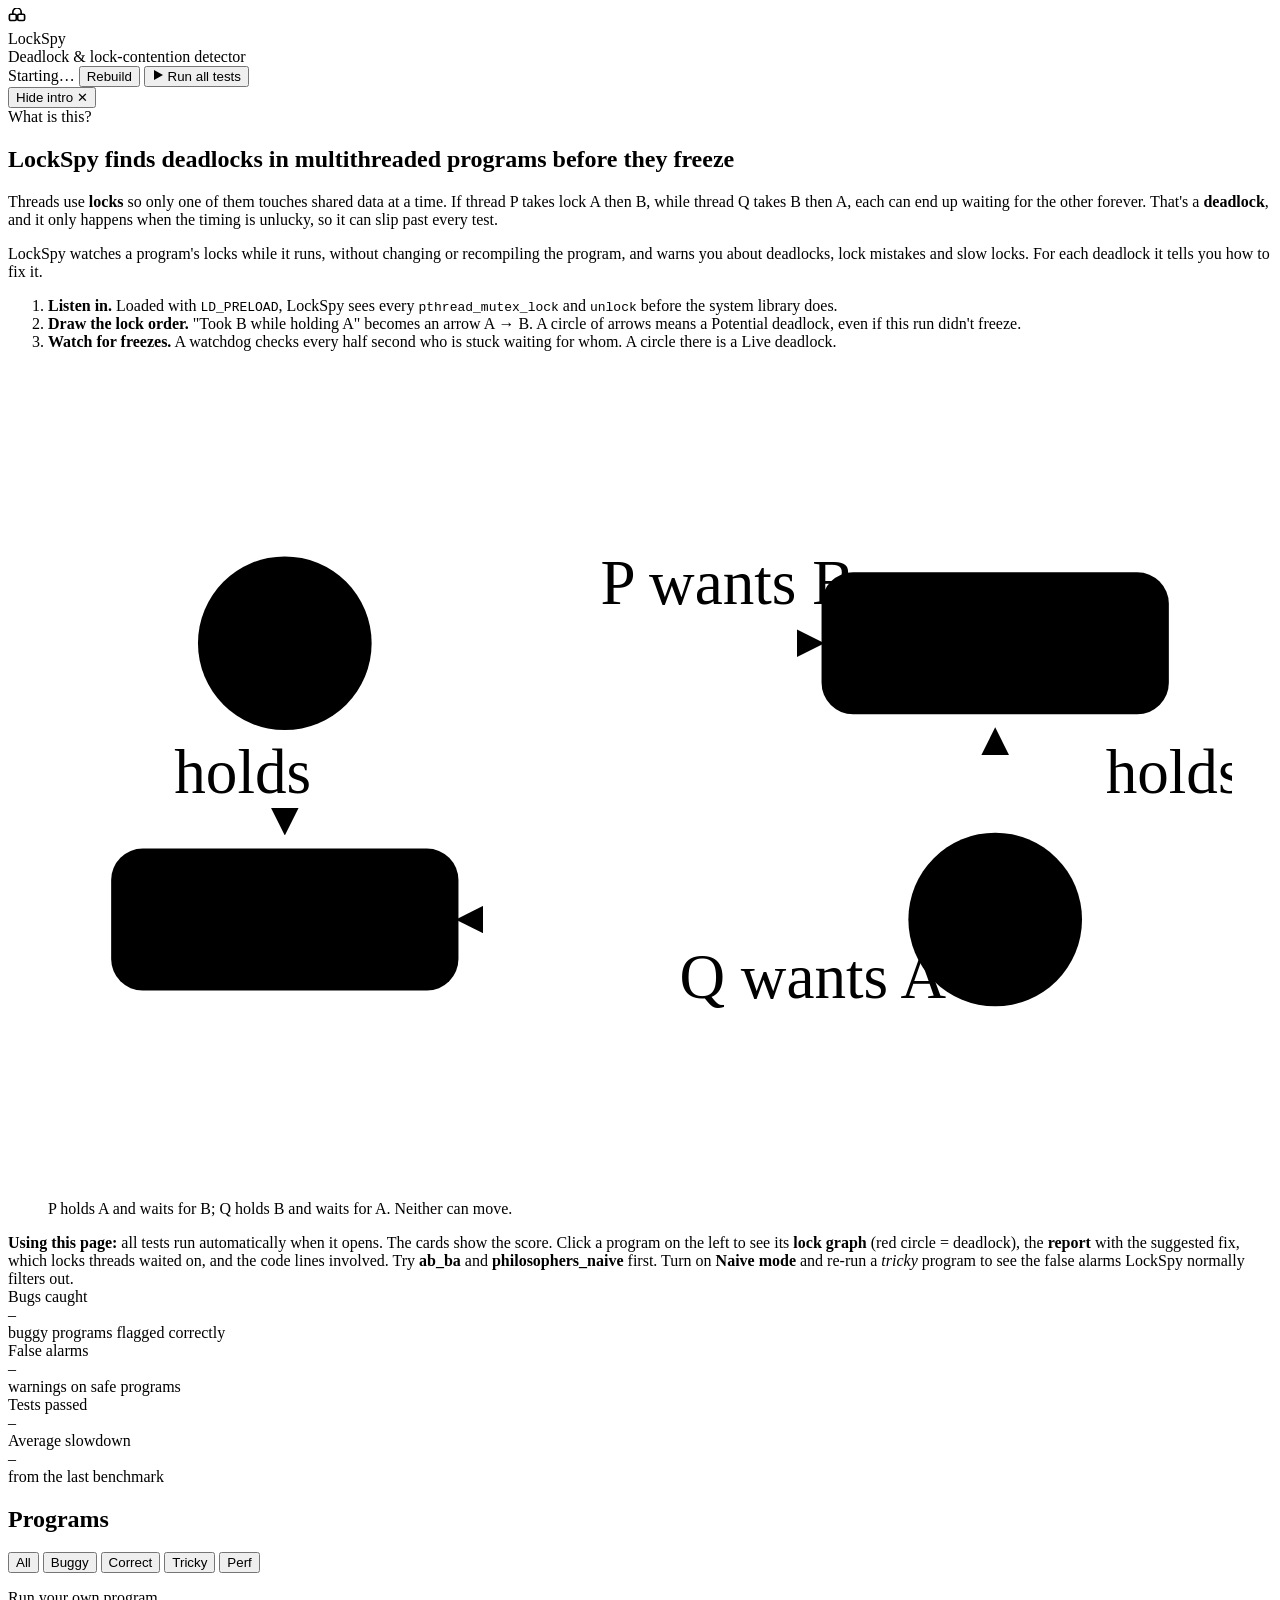
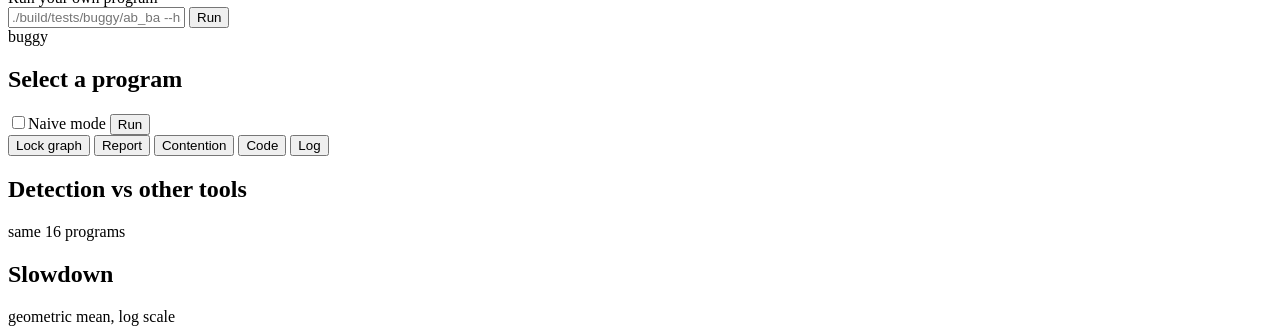
==== ui/static/index.html @ 37a871f3 "Web UI: add an introduction panel Explains deadlocks and what LockSpy does in plain words, with a sm" ====
<!doctype html>
<html lang="en">
<head>
<meta charset="utf-8">
<meta name="viewport" content="width=device-width, initial-scale=1">
<title>LockSpy</title>
<link rel="preconnect" href="https://fonts.googleapis.com">
<link rel="preconnect" href="https://fonts.gstatic.com" crossorigin>
<link rel="stylesheet" href="https://fonts.googleapis.com/css2?family=Inter:wght@400;500;600;700&family=JetBrains+Mono:wght@400;500&display=swap">
<link rel="stylesheet" href="/style.css">
</head>
<body>
<header class="top">
  <div class="top-in">
    <div class="logo">
      <span class="logo-mark" aria-hidden="true">
        <svg width="18" height="18" viewBox="0 0 26 26"><rect x="2" y="9" width="10" height="9" rx="2" fill="none" stroke="currentColor" stroke-width="2.4"/><rect x="14" y="9" width="10" height="9" rx="2" fill="none" stroke="currentColor" stroke-width="2.4"/><path d="M7 9V6a6 6 0 0 1 12 0v3" fill="none" stroke="currentColor" stroke-width="2.4"/></svg>
      </span>
      <div>
        <div class="logo-name">LockSpy</div>
        <div class="logo-sub">Deadlock &amp; lock-contention detector</div>
      </div>
    </div>
    <div class="top-actions">
      <span class="status" id="status">Starting…</span>
      <button class="btn ghost" id="build-btn" type="button">Rebuild</button>
      <button class="btn primary" id="runall-btn" type="button">
        <svg width="12" height="12" viewBox="0 0 12 12" aria-hidden="true"><path d="M2 1l9 5-9 5z" fill="currentColor"/></svg>
        Run all tests
      </button>
    </div>
  </div>
  <div class="progress" id="progress"><div id="progress-bar"></div></div>
</header>

<main class="page">
  <section class="card intro" id="intro" aria-labelledby="intro-title">
    <button class="intro-hide" id="intro-hide" type="button" aria-label="Hide the introduction">Hide intro ✕</button>
    <div class="intro-grid">
      <div class="intro-text">
        <div class="crumb">What is this?</div>
        <h1 id="intro-title">LockSpy finds deadlocks in multithreaded programs before they freeze</h1>
        <p>Threads use <b>locks</b> so only one of them touches shared data at a time. If thread P takes lock A then B,
          while thread Q takes B then A, each can end up waiting for the other forever. That's a <b>deadlock</b>,
          and it only happens when the timing is unlucky, so it can slip past every test.</p>
        <p>LockSpy watches a program's locks while it runs, without changing or recompiling the program, and
          warns you about deadlocks, lock mistakes and slow locks. For each deadlock it tells you how to fix it.</p>
        <ol class="intro-steps">
          <li><b>Listen in.</b> Loaded with <code>LD_PRELOAD</code>, LockSpy sees every <code>pthread_mutex_lock</code>
            and <code>unlock</code> before the system library does.</li>
          <li><b>Draw the lock order.</b> "Took B while holding A" becomes an arrow A → B. A circle of arrows means a
            <span class="tag bad">Potential deadlock</span>, even if this run didn't freeze.</li>
          <li><b>Watch for freezes.</b> A watchdog checks every half second who is stuck waiting for whom. A circle
            there is a <span class="tag bad">Live deadlock</span>.</li>
        </ol>
      </div>
      <figure class="intro-fig">
        <svg viewBox="0 0 300 210" role="img" aria-label="Thread P holds lock A and waits for B; thread Q holds B and waits for A">
          <defs><marker id="ia" viewBox="0 0 10 10" refX="9" refY="5" markerWidth="7" markerHeight="7" orient="auto"><path d="M0 0L10 5L0 10z" class="ia-head"/></marker></defs>
          <path class="ia-line" d="M84 70 L196 70" marker-end="url(#ia)"/>
          <path class="ia-line" d="M216 140 L104 140" marker-end="url(#ia)"/>
          <path class="ia-line wait" d="M60 92 L60 118" marker-end="url(#ia)"/>
          <path class="ia-line wait" d="M240 118 L240 92" marker-end="url(#ia)"/>
          <g class="ia-thread"><circle cx="60" cy="70" r="22"/><text x="60" y="70">P</text></g>
          <g class="ia-thread"><circle cx="240" cy="140" r="22"/><text x="240" y="140">Q</text></g>
          <g class="ia-lock"><rect x="196" y="52" width="88" height="36" rx="8"/><text x="240" y="70">lock B</text></g>
          <g class="ia-lock"><rect x="16" y="122" width="88" height="36" rx="8"/><text x="60" y="140">lock A</text></g>
          <text class="ia-cap" x="140" y="60">P wants B</text>
          <text class="ia-cap" x="160" y="160">Q wants A</text>
          <text class="ia-cap small" x="32" y="108">holds</text>
          <text class="ia-cap small" x="268" y="108">holds</text>
        </svg>
        <figcaption>P holds A and waits for B; Q holds B and waits for A. Neither can move.</figcaption>
      </figure>
    </div>
    <div class="intro-how">
      <b>Using this page:</b> all tests run automatically when it opens. The cards show the score.
      Click a program on the left to see its <b>lock graph</b> (red circle = deadlock), the <b>report</b> with the
      suggested fix, which locks threads waited on, and the code lines involved. Try <b>ab_ba</b> and
      <b>philosophers_naive</b> first. Turn on <b>Naive mode</b> and re-run a <i>tricky</i> program to see the false
      alarms LockSpy normally filters out.
    </div>
  </section>
  <button class="intro-show" id="intro-show" type="button" hidden>What is LockSpy?</button>

  <section class="kpis" aria-label="Summary">
    <div class="kpi" id="kpi-bugs">
      <div class="kpi-label">Bugs caught</div>
      <div class="kpi-value"><span class="v">–</span><span class="of"></span></div>
      <div class="kpi-note">buggy programs flagged correctly</div>
    </div>
    <div class="kpi" id="kpi-fp">
      <div class="kpi-label">False alarms</div>
      <div class="kpi-value"><span class="v">–</span><span class="of"></span></div>
      <div class="kpi-note">warnings on safe programs</div>
    </div>
    <div class="kpi" id="kpi-pass">
      <div class="kpi-label">Tests passed</div>
      <div class="kpi-value"><span class="v">–</span><span class="of"></span></div>
      <div class="kpi-bar"><div></div></div>
    </div>
    <div class="kpi" id="kpi-slow">
      <div class="kpi-label">Average slowdown</div>
      <div class="kpi-value"><span class="v">–</span><span class="of"></span></div>
      <div class="kpi-note" id="kpi-slow-note">from the last benchmark</div>
    </div>
  </section>

  <section class="work">
    <div class="card list-card">
      <div class="card-head">
        <h2>Programs</h2>
        <div class="filters" role="tablist" aria-label="Filter programs">
          <button class="chip on" data-f="all" type="button">All</button>
          <button class="chip" data-f="buggy" type="button">Buggy</button>
          <button class="chip" data-f="correct" type="button">Correct</button>
          <button class="chip" data-f="tricky" type="button">Tricky</button>
          <button class="chip" data-f="perf" type="button">Perf</button>
        </div>
      </div>
      <ul class="plist" id="plist"></ul>
      <form class="own" id="own-form">
        <label for="own-path">Run your own program</label>
        <div class="own-row">
          <input id="own-path" type="text" placeholder="./build/tests/buggy/ab_ba --hang" spellcheck="false" autocomplete="off">
          <button class="btn ghost" type="submit">Run</button>
        </div>
      </form>
    </div>

    <div class="card detail-card" id="detail">
      <div class="detail-head">
        <div class="detail-title">
          <div class="crumb" id="d-group">buggy</div>
          <h2 id="d-name">Select a program</h2>
          <p class="d-desc" id="d-desc"></p>
        </div>
        <div class="detail-actions">
          <label class="toggle" title="Turn off LockSpy's false-positive filters"><input type="checkbox" id="opt-naive"><span></span>Naive mode</label>
          <button class="btn primary" id="run-btn" type="button">Run</button>
        </div>
      </div>
      <div class="result-strip" id="strip"></div>
      <nav class="tabs" role="tablist">
        <button data-tab="graph" class="on" type="button">Lock graph</button>
        <button data-tab="report" type="button">Report</button>
        <button data-tab="contention" type="button">Contention</button>
        <button data-tab="code" type="button">Code</button>
        <button data-tab="log" type="button">Log</button>
      </nav>
      <div class="pane" id="pane-graph"></div>
      <div class="pane" id="pane-report" hidden></div>
      <div class="pane" id="pane-contention" hidden></div>
      <div class="pane" id="pane-code" hidden></div>
      <div class="pane" id="pane-log" hidden></div>
    </div>
  </section>

  <section class="bench">
    <div class="card">
      <div class="card-head"><h2>Detection vs other tools</h2><span class="muted">same 16 programs</span></div>
      <div id="chart-detect" class="chart"></div>
    </div>
    <div class="card">
      <div class="card-head"><h2>Slowdown</h2><span class="muted">geometric mean, log scale</span></div>
      <div id="chart-slow" class="chart"></div>
    </div>
  </section>
</main>
<script src="/app.js"></script>
</body>
</html>
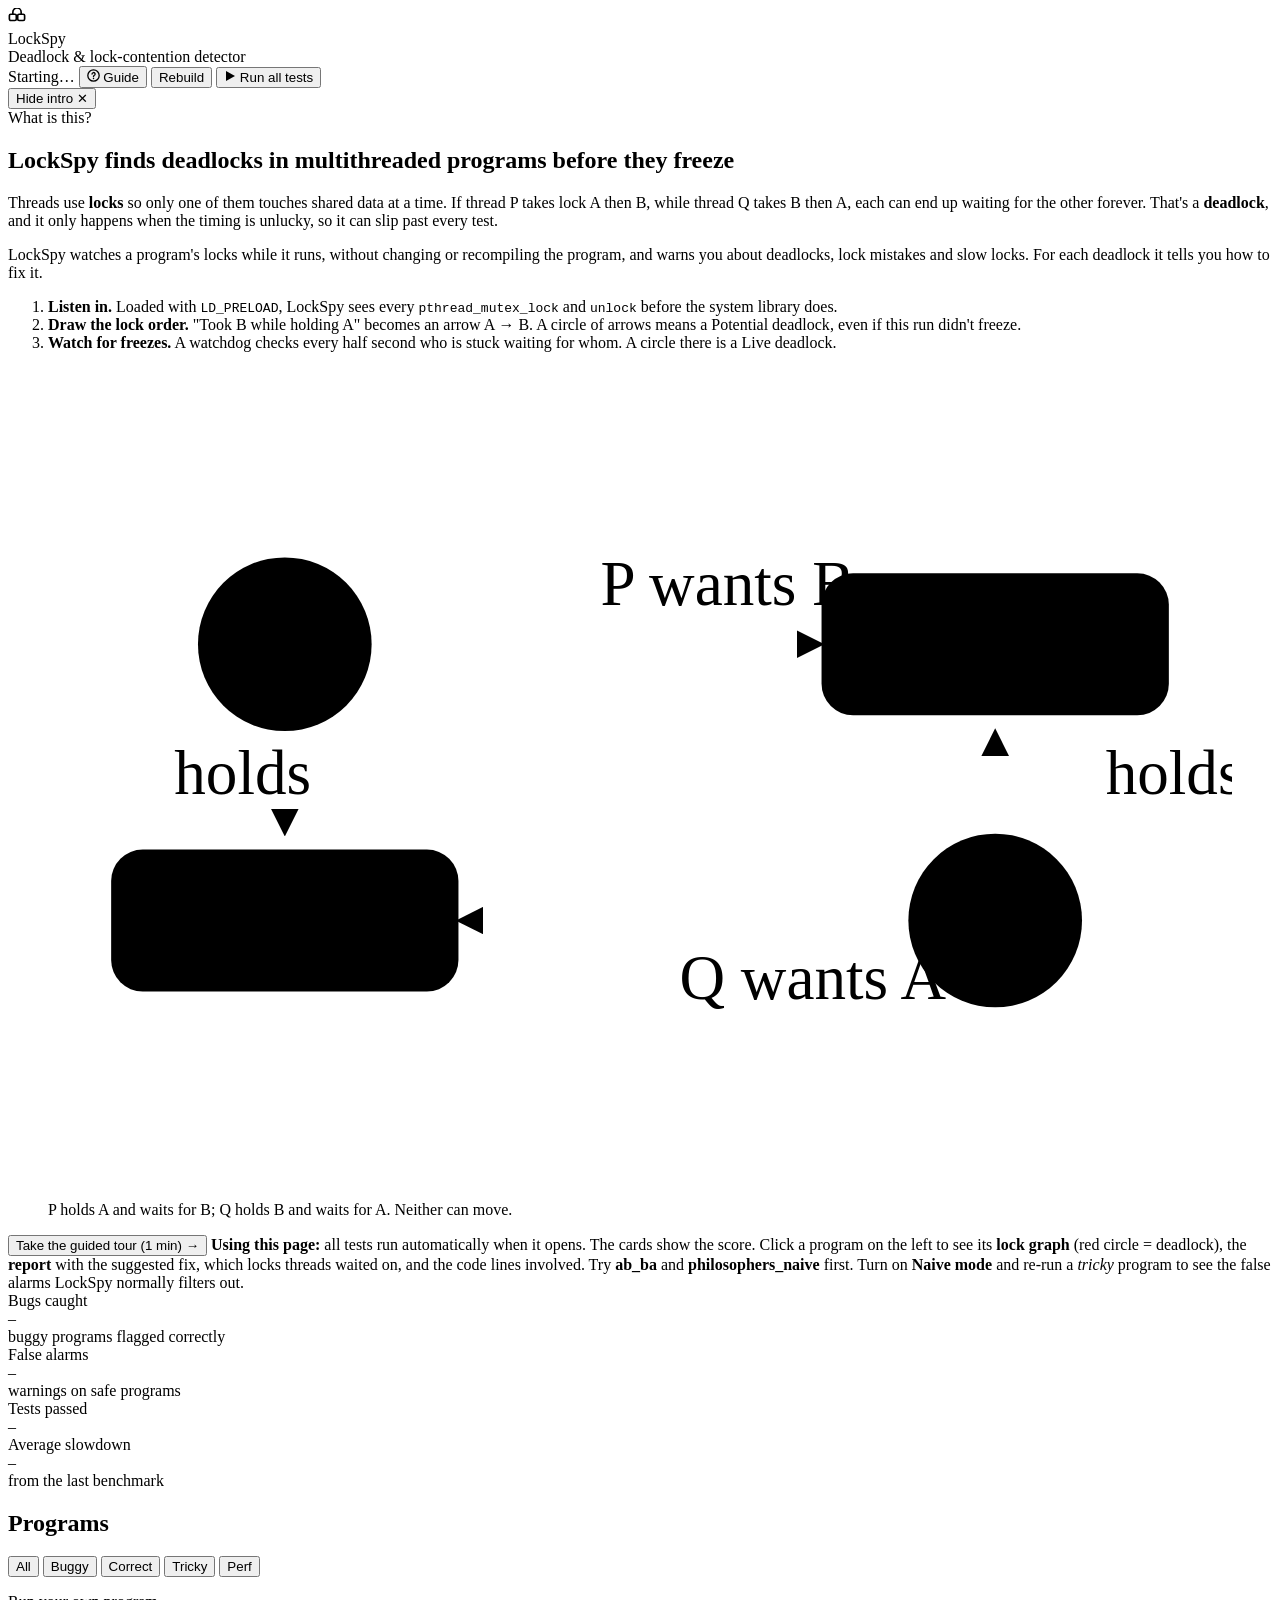
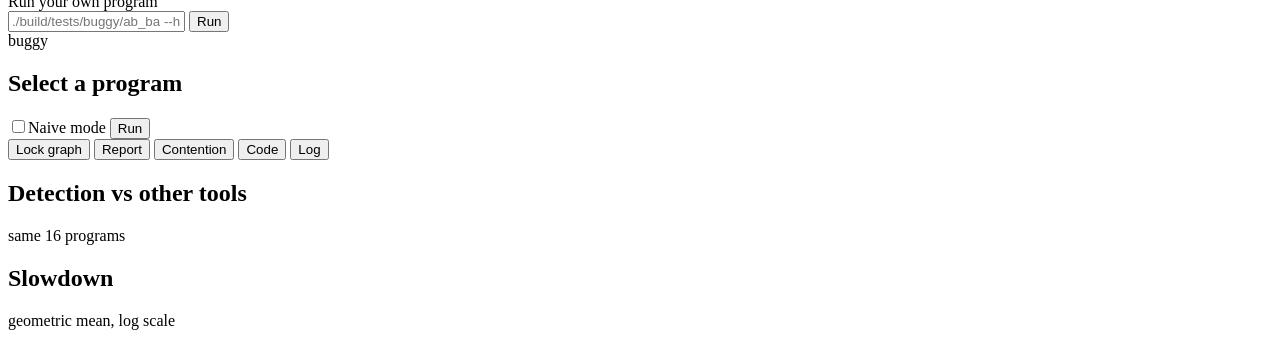
==== commit c5c8f2d5: "Web UI: add a 14-step guided tour Guide button (and a button in the intro) starts a walkthrough that" ====
--- a/ui/static/index.html
+++ b/ui/static/index.html
@@ -23,6 +23,10 @@
     </div>
     <div class="top-actions">
       <span class="status" id="status">Starting…</span>
+      <button class="btn ghost" id="guide-btn" type="button">
+        <svg width="13" height="13" viewBox="0 0 16 16" aria-hidden="true"><circle cx="8" cy="8" r="7" fill="none" stroke="currentColor" stroke-width="1.6"/><path d="M6.2 6.2a1.9 1.9 0 1 1 2.6 1.8c-.5.2-.8.6-.8 1.1v.4" fill="none" stroke="currentColor" stroke-width="1.6" stroke-linecap="round"/><circle cx="8" cy="11.8" r=".9" fill="currentColor"/></svg>
+        Guide
+      </button>
       <button class="btn ghost" id="build-btn" type="button">Rebuild</button>
       <button class="btn primary" id="runall-btn" type="button">
         <svg width="12" height="12" viewBox="0 0 12 12" aria-hidden="true"><path d="M2 1l9 5-9 5z" fill="currentColor"/></svg>
@@ -74,6 +78,7 @@
       </figure>
     </div>
     <div class="intro-how">
+      <button class="btn primary intro-tour" id="intro-tour" type="button">Take the guided tour (1 min) →</button>
       <b>Using this page:</b> all tests run automatically when it opens. The cards show the score.
       Click a program on the left to see its <b>lock graph</b> (red circle = deadlock), the <b>report</b> with the
       suggested fix, which locks threads waited on, and the code lines involved. Try <b>ab_ba</b> and
@@ -167,6 +172,21 @@
     </div>
   </section>
 </main>
+<div class="tour" id="tour" hidden>
+  <div class="tour-spot" id="tour-spot"></div>
+  <div class="tour-pop" id="tour-pop" role="dialog" aria-modal="true" aria-labelledby="tour-title">
+    <div class="tour-step" id="tour-step"></div>
+    <h3 id="tour-title"></h3>
+    <div class="tour-body" id="tour-body"></div>
+    <div class="tour-nav">
+      <button class="btn ghost" id="tour-skip" type="button">Close</button>
+      <span class="tour-dots" id="tour-dots"></span>
+      <button class="btn ghost" id="tour-back" type="button">Back</button>
+      <button class="btn primary" id="tour-next" type="button">Next</button>
+    </div>
+  </div>
+</div>
 <script src="/app.js"></script>
+<script src="/tour.js"></script>
 </body>
 </html>
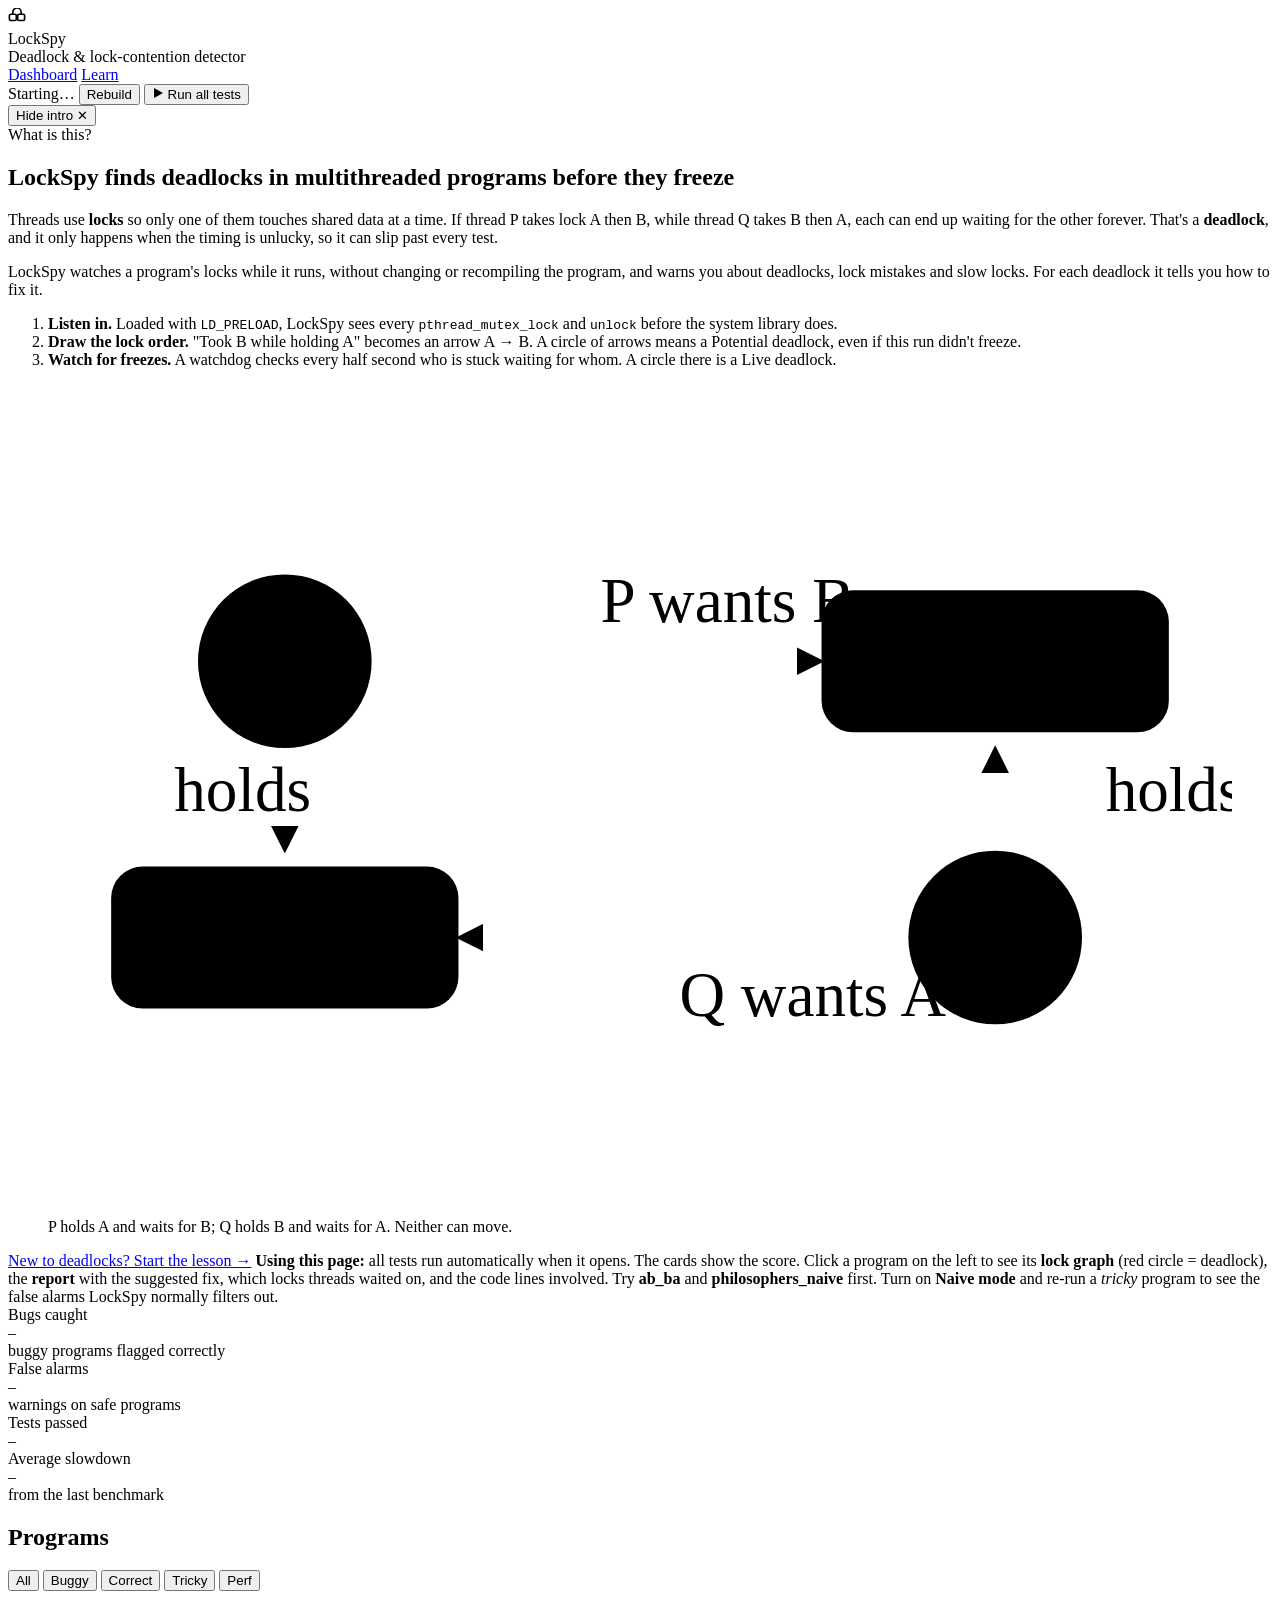
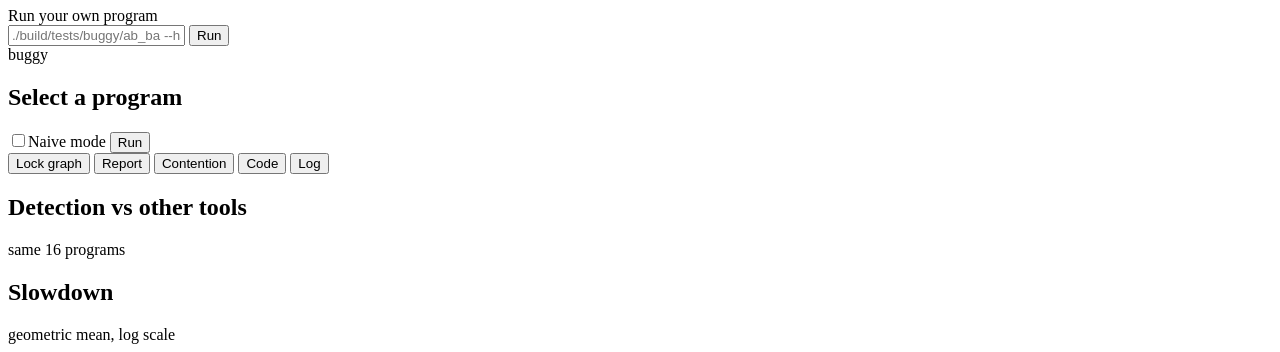
==== commit d06ab8fd: "Web UI: replace the guided tour with an interactive Learn page learn.html teaches deadlocks in 13 an" ====
--- a/ui/static/index.html
+++ b/ui/static/index.html
@@ -21,12 +21,12 @@
         <div class="logo-sub">Deadlock &amp; lock-contention detector</div>
       </div>
     </div>
+    <nav class="nav-tabs" aria-label="Pages">
+      <a href="/" class="on" aria-current="page">Dashboard</a>
+      <a href="/learn.html">Learn</a>
+    </nav>
     <div class="top-actions">
       <span class="status" id="status">Starting…</span>
-      <button class="btn ghost" id="guide-btn" type="button">
-        <svg width="13" height="13" viewBox="0 0 16 16" aria-hidden="true"><circle cx="8" cy="8" r="7" fill="none" stroke="currentColor" stroke-width="1.6"/><path d="M6.2 6.2a1.9 1.9 0 1 1 2.6 1.8c-.5.2-.8.6-.8 1.1v.4" fill="none" stroke="currentColor" stroke-width="1.6" stroke-linecap="round"/><circle cx="8" cy="11.8" r=".9" fill="currentColor"/></svg>
-        Guide
-      </button>
       <button class="btn ghost" id="build-btn" type="button">Rebuild</button>
       <button class="btn primary" id="runall-btn" type="button">
         <svg width="12" height="12" viewBox="0 0 12 12" aria-hidden="true"><path d="M2 1l9 5-9 5z" fill="currentColor"/></svg>
@@ -78,7 +78,7 @@
       </figure>
     </div>
     <div class="intro-how">
-      <button class="btn primary intro-tour" id="intro-tour" type="button">Take the guided tour (1 min) →</button>
+      <a class="btn primary intro-tour" href="/learn.html">New to deadlocks? Start the lesson →</a>
       <b>Using this page:</b> all tests run automatically when it opens. The cards show the score.
       Click a program on the left to see its <b>lock graph</b> (red circle = deadlock), the <b>report</b> with the
       suggested fix, which locks threads waited on, and the code lines involved. Try <b>ab_ba</b> and
@@ -172,21 +172,6 @@
     </div>
   </section>
 </main>
-<div class="tour" id="tour" hidden>
-  <div class="tour-spot" id="tour-spot"></div>
-  <div class="tour-pop" id="tour-pop" role="dialog" aria-modal="true" aria-labelledby="tour-title">
-    <div class="tour-step" id="tour-step"></div>
-    <h3 id="tour-title"></h3>
-    <div class="tour-body" id="tour-body"></div>
-    <div class="tour-nav">
-      <button class="btn ghost" id="tour-skip" type="button">Close</button>
-      <span class="tour-dots" id="tour-dots"></span>
-      <button class="btn ghost" id="tour-back" type="button">Back</button>
-      <button class="btn primary" id="tour-next" type="button">Next</button>
-    </div>
-  </div>
-</div>
 <script src="/app.js"></script>
-<script src="/tour.js"></script>
 </body>
 </html>
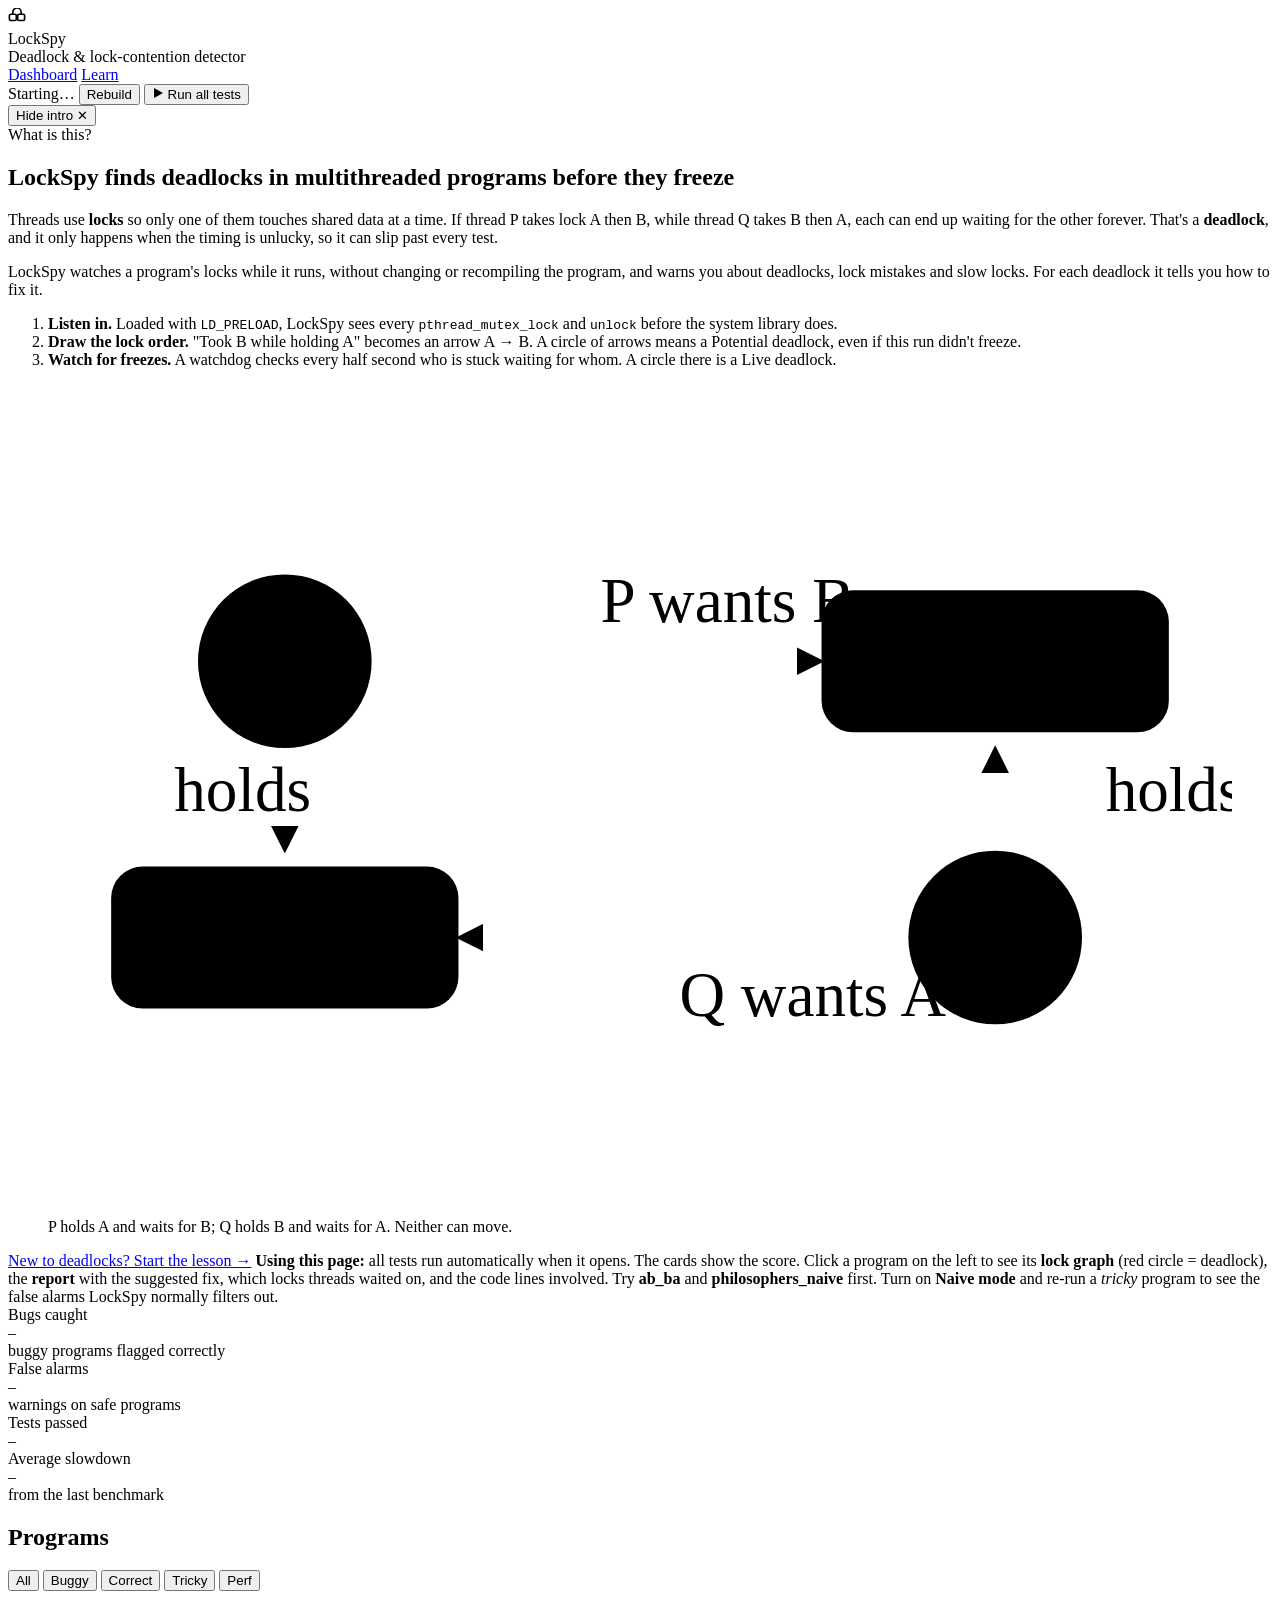
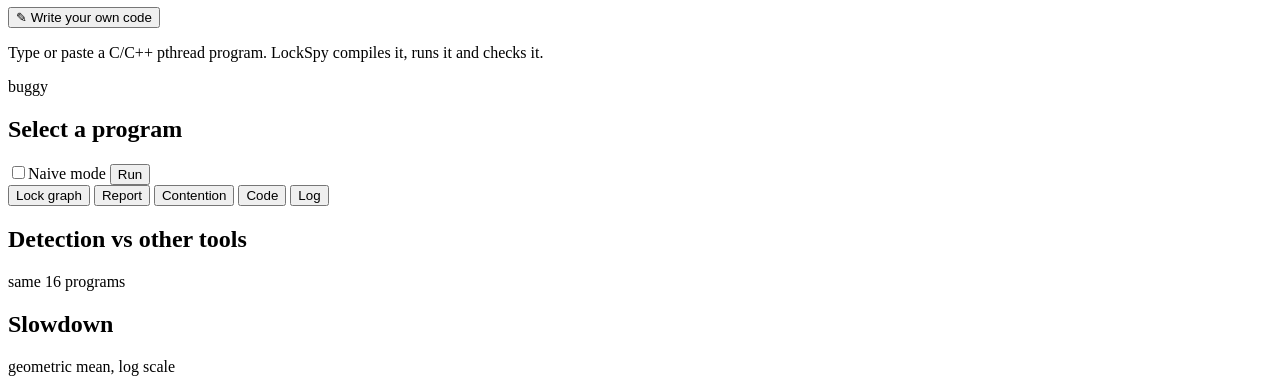
==== commit 1311fdff: "Web UI: write your own code and check it The path box is replaced by an editor. POST /api/check comp" ====
--- a/ui/static/index.html
+++ b/ui/static/index.html
@@ -124,13 +124,10 @@
         </div>
       </div>
       <ul class="plist" id="plist"></ul>
-      <form class="own" id="own-form">
-        <label for="own-path">Run your own program</label>
-        <div class="own-row">
-          <input id="own-path" type="text" placeholder="./build/tests/buggy/ab_ba --hang" spellcheck="false" autocomplete="off">
-          <button class="btn ghost" type="submit">Run</button>
-        </div>
-      </form>
+      <div class="own">
+        <button class="btn ghost own-btn" id="own-btn" type="button">✎ Write your own code</button>
+        <p class="own-note">Type or paste a C/C++ pthread program. LockSpy compiles it, runs it and checks it.</p>
+      </div>
     </div>
 
     <div class="card detail-card" id="detail">
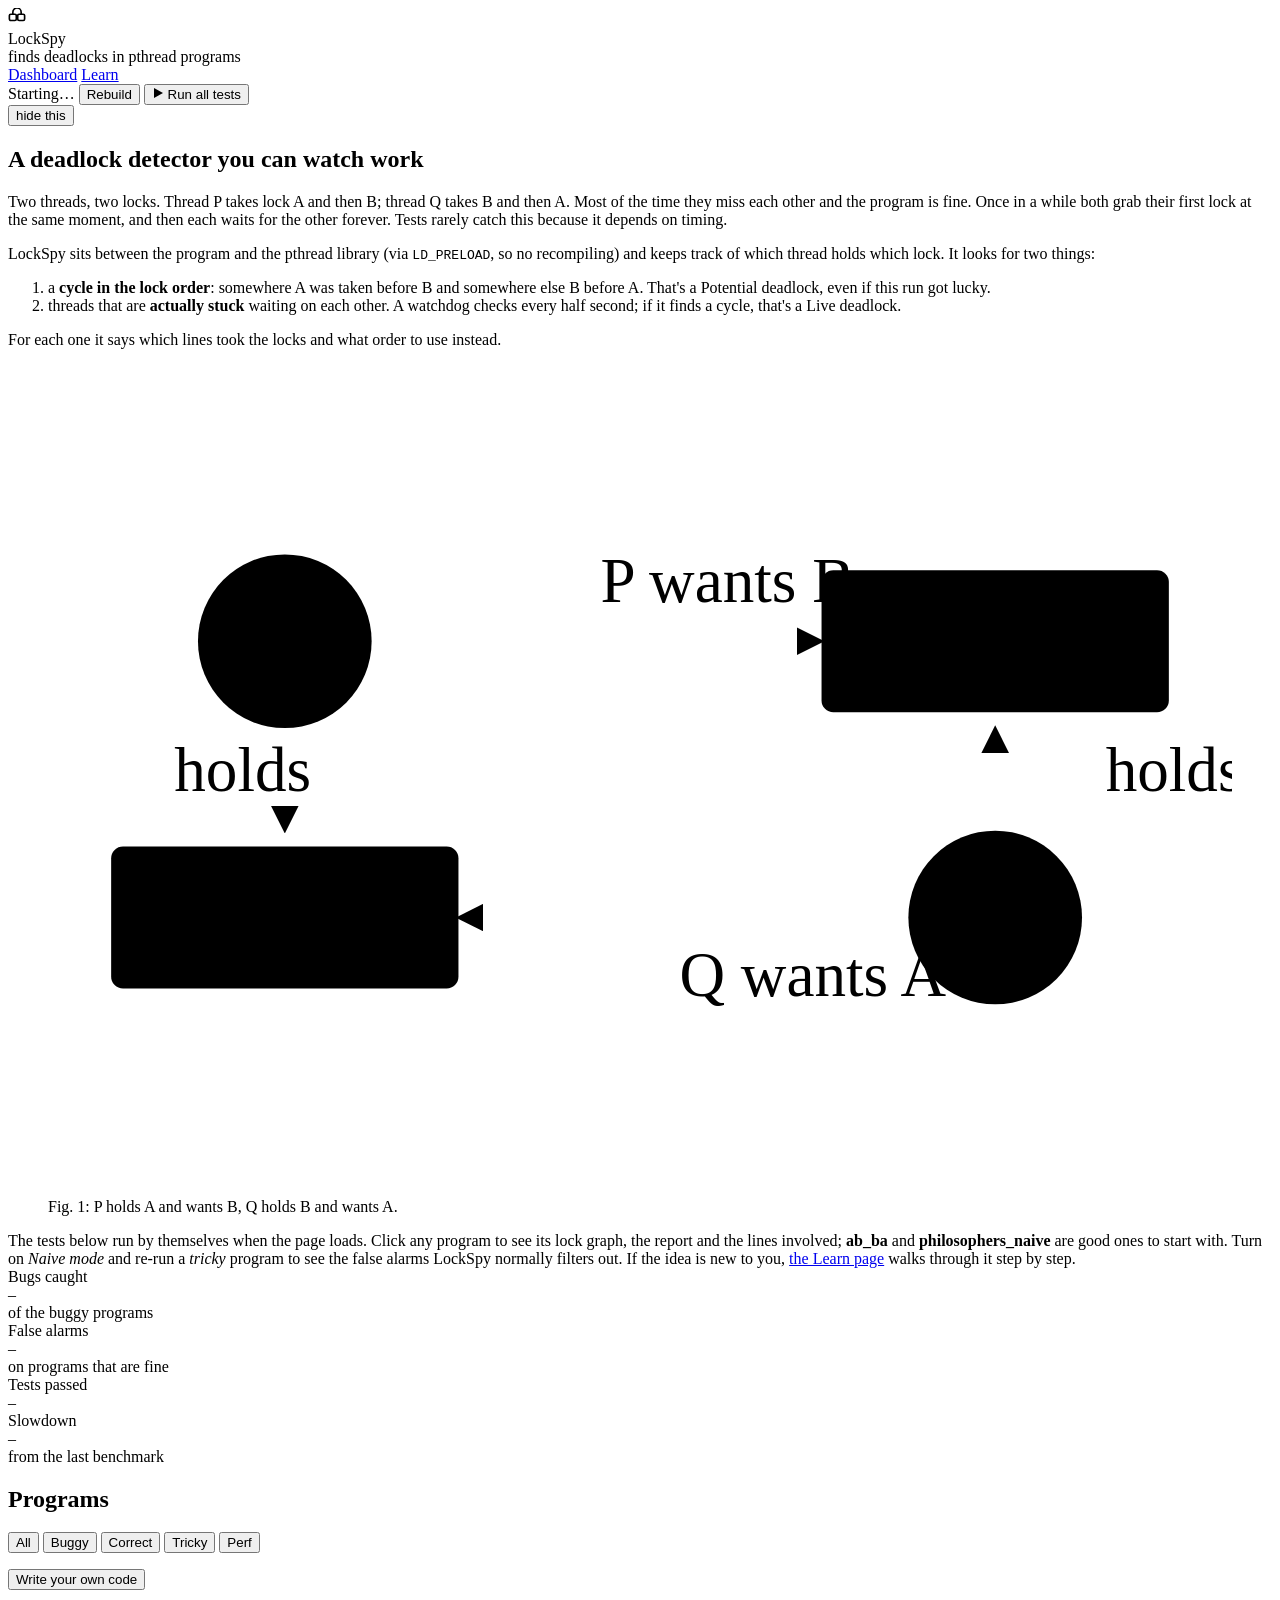
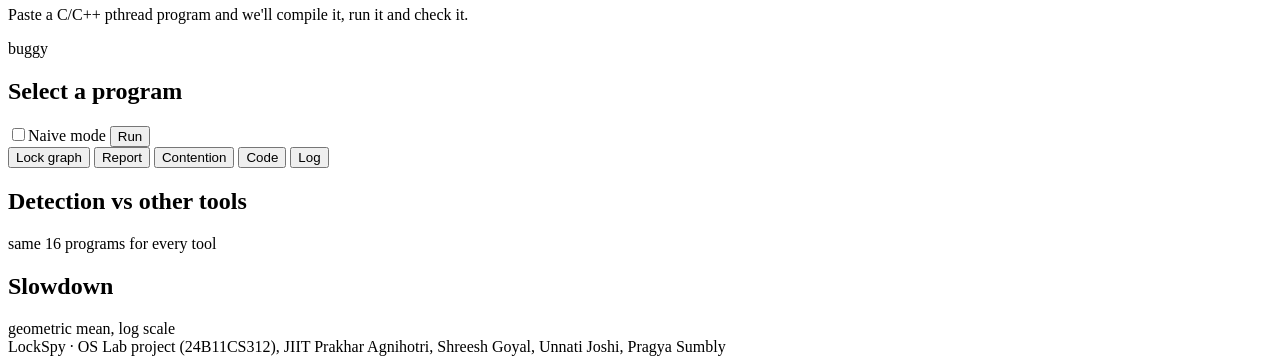
==== commit 65dce9dc: "Web UI: plainer, hand-made look Paper background, ink-blue accent, IBM Plex + Source Serif instead o" ====
--- a/ui/static/index.html
+++ b/ui/static/index.html
@@ -6,7 +6,7 @@
 <title>LockSpy</title>
 <link rel="preconnect" href="https://fonts.googleapis.com">
 <link rel="preconnect" href="https://fonts.gstatic.com" crossorigin>
-<link rel="stylesheet" href="https://fonts.googleapis.com/css2?family=Inter:wght@400;500;600;700&family=JetBrains+Mono:wght@400;500&display=swap">
+<link rel="stylesheet" href="https://fonts.googleapis.com/css2?family=IBM+Plex+Mono:wght@400;500;600&family=IBM+Plex+Sans:ital,wght@0,400;0,500;0,600;1,400&family=Source+Serif+4:ital,opsz,wght@0,8..60,600;1,8..60,400&display=swap">
 <link rel="stylesheet" href="/style.css">
 </head>
 <body>
@@ -18,7 +18,7 @@
       </span>
       <div>
         <div class="logo-name">LockSpy</div>
-        <div class="logo-sub">Deadlock &amp; lock-contention detector</div>
+        <div class="logo-sub">finds deadlocks in pthread programs</div>
       </div>
     </div>
     <nav class="nav-tabs" aria-label="Pages">
@@ -39,24 +39,22 @@
 
 <main class="page">
   <section class="card intro" id="intro" aria-labelledby="intro-title">
-    <button class="intro-hide" id="intro-hide" type="button" aria-label="Hide the introduction">Hide intro ✕</button>
+    <button class="intro-hide" id="intro-hide" type="button">hide this</button>
     <div class="intro-grid">
       <div class="intro-text">
-        <div class="crumb">What is this?</div>
-        <h1 id="intro-title">LockSpy finds deadlocks in multithreaded programs before they freeze</h1>
-        <p>Threads use <b>locks</b> so only one of them touches shared data at a time. If thread P takes lock A then B,
-          while thread Q takes B then A, each can end up waiting for the other forever. That's a <b>deadlock</b>,
-          and it only happens when the timing is unlucky, so it can slip past every test.</p>
-        <p>LockSpy watches a program's locks while it runs, without changing or recompiling the program, and
-          warns you about deadlocks, lock mistakes and slow locks. For each deadlock it tells you how to fix it.</p>
+        <h1 id="intro-title">A deadlock detector you can watch work</h1>
+        <p>Two threads, two locks. Thread P takes lock A and then B; thread Q takes B and then A. Most of the
+          time they miss each other and the program is fine. Once in a while both grab their first lock at the
+          same moment, and then each waits for the other forever. Tests rarely catch this because it depends on timing.</p>
+        <p>LockSpy sits between the program and the pthread library (via <code>LD_PRELOAD</code>, so no recompiling)
+          and keeps track of which thread holds which lock. It looks for two things:</p>
         <ol class="intro-steps">
-          <li><b>Listen in.</b> Loaded with <code>LD_PRELOAD</code>, LockSpy sees every <code>pthread_mutex_lock</code>
-            and <code>unlock</code> before the system library does.</li>
-          <li><b>Draw the lock order.</b> "Took B while holding A" becomes an arrow A → B. A circle of arrows means a
-            <span class="tag bad">Potential deadlock</span>, even if this run didn't freeze.</li>
-          <li><b>Watch for freezes.</b> A watchdog checks every half second who is stuck waiting for whom. A circle
-            there is a <span class="tag bad">Live deadlock</span>.</li>
+          <li>a <b>cycle in the lock order</b>: somewhere A was taken before B and somewhere else B before A.
+            That's a <span class="tag bad">Potential deadlock</span>, even if this run got lucky.</li>
+          <li>threads that are <b>actually stuck</b> waiting on each other. A watchdog checks every half second;
+            if it finds a cycle, that's a <span class="tag bad">Live deadlock</span>.</li>
         </ol>
+        <p>For each one it says which lines took the locks and what order to use instead.</p>
       </div>
       <figure class="intro-fig">
         <svg viewBox="0 0 300 210" role="img" aria-label="Thread P holds lock A and waits for B; thread Q holds B and waits for A">
@@ -67,37 +65,35 @@
           <path class="ia-line wait" d="M240 118 L240 92" marker-end="url(#ia)"/>
           <g class="ia-thread"><circle cx="60" cy="70" r="22"/><text x="60" y="70">P</text></g>
           <g class="ia-thread"><circle cx="240" cy="140" r="22"/><text x="240" y="140">Q</text></g>
-          <g class="ia-lock"><rect x="196" y="52" width="88" height="36" rx="8"/><text x="240" y="70">lock B</text></g>
-          <g class="ia-lock"><rect x="16" y="122" width="88" height="36" rx="8"/><text x="60" y="140">lock A</text></g>
+          <g class="ia-lock"><rect x="196" y="52" width="88" height="36" rx="3"/><text x="240" y="70">lock B</text></g>
+          <g class="ia-lock"><rect x="16" y="122" width="88" height="36" rx="3"/><text x="60" y="140">lock A</text></g>
           <text class="ia-cap" x="140" y="60">P wants B</text>
           <text class="ia-cap" x="160" y="160">Q wants A</text>
           <text class="ia-cap small" x="32" y="108">holds</text>
           <text class="ia-cap small" x="268" y="108">holds</text>
         </svg>
-        <figcaption>P holds A and waits for B; Q holds B and waits for A. Neither can move.</figcaption>
+        <figcaption>Fig. 1: P holds A and wants B, Q holds B and wants A.</figcaption>
       </figure>
     </div>
     <div class="intro-how">
-      <a class="btn primary intro-tour" href="/learn.html">New to deadlocks? Start the lesson →</a>
-      <b>Using this page:</b> all tests run automatically when it opens. The cards show the score.
-      Click a program on the left to see its <b>lock graph</b> (red circle = deadlock), the <b>report</b> with the
-      suggested fix, which locks threads waited on, and the code lines involved. Try <b>ab_ba</b> and
-      <b>philosophers_naive</b> first. Turn on <b>Naive mode</b> and re-run a <i>tricky</i> program to see the false
-      alarms LockSpy normally filters out.
+      The tests below run by themselves when the page loads. Click any program to see its lock graph, the report
+      and the lines involved; <b>ab_ba</b> and <b>philosophers_naive</b> are good ones to start with.
+      Turn on <i>Naive mode</i> and re-run a <i>tricky</i> program to see the false alarms LockSpy normally filters out.
+      If the idea is new to you, <a href="/learn.html">the Learn page</a> walks through it step by step.
     </div>
   </section>
-  <button class="intro-show" id="intro-show" type="button" hidden>What is LockSpy?</button>
+  <button class="intro-show" id="intro-show" type="button" hidden>show the introduction</button>
 
   <section class="kpis" aria-label="Summary">
     <div class="kpi" id="kpi-bugs">
       <div class="kpi-label">Bugs caught</div>
       <div class="kpi-value"><span class="v">–</span><span class="of"></span></div>
-      <div class="kpi-note">buggy programs flagged correctly</div>
+      <div class="kpi-note">of the buggy programs</div>
     </div>
     <div class="kpi" id="kpi-fp">
       <div class="kpi-label">False alarms</div>
       <div class="kpi-value"><span class="v">–</span><span class="of"></span></div>
-      <div class="kpi-note">warnings on safe programs</div>
+      <div class="kpi-note">on programs that are fine</div>
     </div>
     <div class="kpi" id="kpi-pass">
       <div class="kpi-label">Tests passed</div>
@@ -105,7 +101,7 @@
       <div class="kpi-bar"><div></div></div>
     </div>
     <div class="kpi" id="kpi-slow">
-      <div class="kpi-label">Average slowdown</div>
+      <div class="kpi-label">Slowdown</div>
       <div class="kpi-value"><span class="v">–</span><span class="of"></span></div>
       <div class="kpi-note" id="kpi-slow-note">from the last benchmark</div>
     </div>
@@ -125,8 +121,8 @@
       </div>
       <ul class="plist" id="plist"></ul>
       <div class="own">
-        <button class="btn ghost own-btn" id="own-btn" type="button">✎ Write your own code</button>
-        <p class="own-note">Type or paste a C/C++ pthread program. LockSpy compiles it, runs it and checks it.</p>
+        <button class="btn ghost own-btn" id="own-btn" type="button">Write your own code</button>
+        <p class="own-note">Paste a C/C++ pthread program and we'll compile it, run it and check it.</p>
       </div>
     </div>
 
@@ -160,7 +156,7 @@
 
   <section class="bench">
     <div class="card">
-      <div class="card-head"><h2>Detection vs other tools</h2><span class="muted">same 16 programs</span></div>
+      <div class="card-head"><h2>Detection vs other tools</h2><span class="muted">same 16 programs for every tool</span></div>
       <div id="chart-detect" class="chart"></div>
     </div>
     <div class="card">
@@ -169,6 +165,10 @@
     </div>
   </section>
 </main>
+<footer class="foot">
+  <span>LockSpy · OS Lab project (24B11CS312), JIIT</span>
+  <span>Prakhar Agnihotri, Shreesh Goyal, Unnati Joshi, Pragya Sumbly</span>
+</footer>
 <script src="/app.js"></script>
 </body>
 </html>
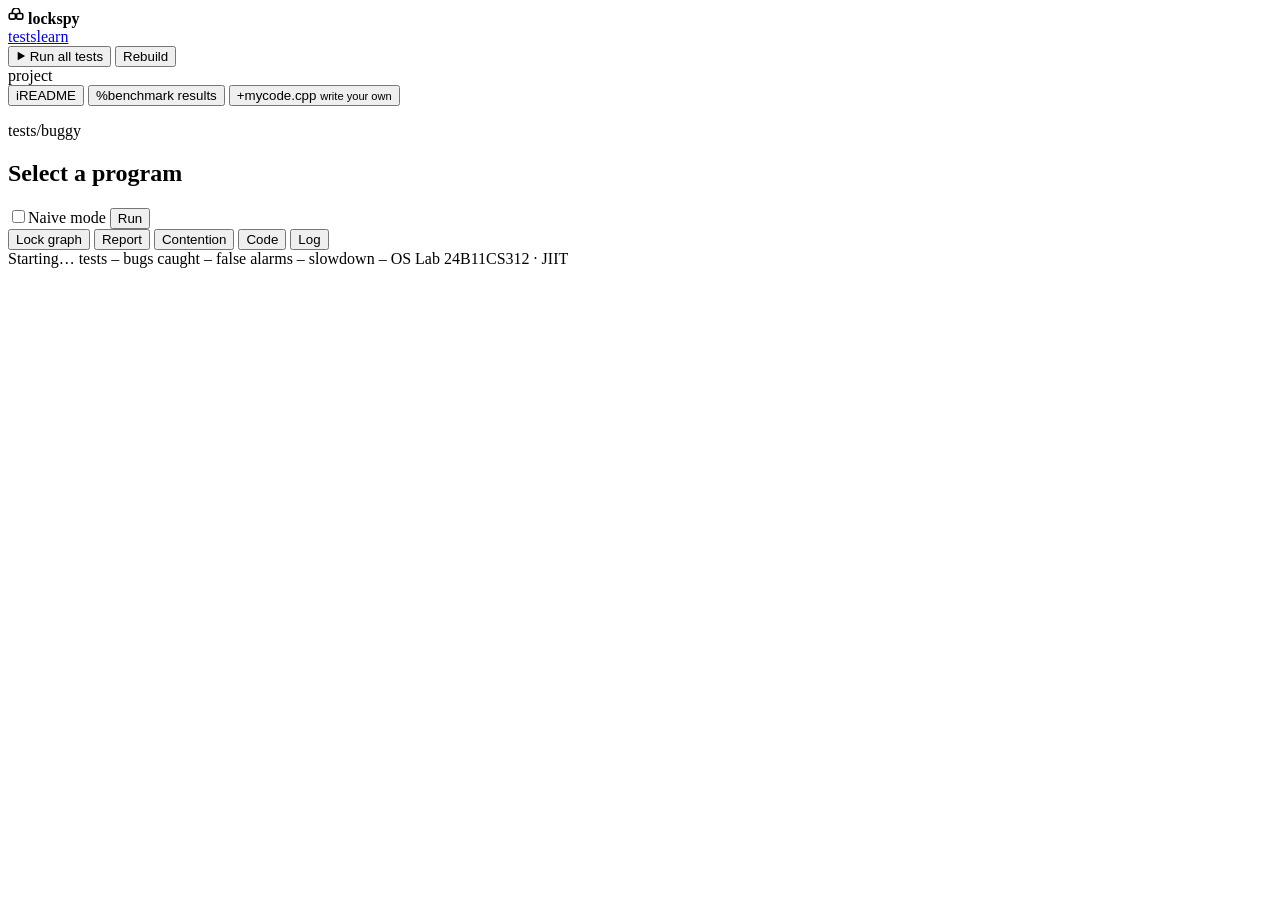
==== commit dc56f45c: "Web UI: desktop-tool layout, original colours back Dashboard is now a sidebar file tree (tests/buggy" ====
--- a/ui/static/index.html
+++ b/ui/static/index.html
@@ -6,57 +6,65 @@
 <title>LockSpy</title>
 <link rel="preconnect" href="https://fonts.googleapis.com">
 <link rel="preconnect" href="https://fonts.gstatic.com" crossorigin>
-<link rel="stylesheet" href="https://fonts.googleapis.com/css2?family=IBM+Plex+Mono:wght@400;500;600&family=IBM+Plex+Sans:ital,wght@0,400;0,500;0,600;1,400&family=Source+Serif+4:ital,opsz,wght@0,8..60,600;1,8..60,400&display=swap">
+<link rel="stylesheet" href="https://fonts.googleapis.com/css2?family=IBM+Plex+Mono:wght@400;500;600&family=IBM+Plex+Sans:ital,wght@0,400;0,500;0,600;1,400&display=swap">
 <link rel="stylesheet" href="/style.css">
 </head>
-<body>
-<header class="top">
-  <div class="top-in">
-    <div class="logo">
+<body class="ide">
+<div class="app">
+  <!-- left: project tree, like a file explorer -->
+  <aside class="side" aria-label="Project">
+    <div class="side-top">
       <span class="logo-mark" aria-hidden="true">
-        <svg width="18" height="18" viewBox="0 0 26 26"><rect x="2" y="9" width="10" height="9" rx="2" fill="none" stroke="currentColor" stroke-width="2.4"/><rect x="14" y="9" width="10" height="9" rx="2" fill="none" stroke="currentColor" stroke-width="2.4"/><path d="M7 9V6a6 6 0 0 1 12 0v3" fill="none" stroke="currentColor" stroke-width="2.4"/></svg>
+        <svg width="16" height="16" viewBox="0 0 26 26"><rect x="2" y="9" width="10" height="9" rx="2" fill="none" stroke="currentColor" stroke-width="2.6"/><rect x="14" y="9" width="10" height="9" rx="2" fill="none" stroke="currentColor" stroke-width="2.6"/><path d="M7 9V6a6 6 0 0 1 12 0v3" fill="none" stroke="currentColor" stroke-width="2.6"/></svg>
       </span>
-      <div>
-        <div class="logo-name">LockSpy</div>
-        <div class="logo-sub">finds deadlocks in pthread programs</div>
-      </div>
+      <b class="side-name">lockspy</b>
+      <nav class="side-nav" aria-label="Pages"><a href="/" class="on" aria-current="page">tests</a><a href="/learn.html">learn</a></nav>
     </div>
-    <nav class="nav-tabs" aria-label="Pages">
-      <a href="/" class="on" aria-current="page">Dashboard</a>
-      <a href="/learn.html">Learn</a>
-    </nav>
-    <div class="top-actions">
-      <span class="status" id="status">Starting…</span>
-      <button class="btn ghost" id="build-btn" type="button">Rebuild</button>
-      <button class="btn primary" id="runall-btn" type="button">
-        <svg width="12" height="12" viewBox="0 0 12 12" aria-hidden="true"><path d="M2 1l9 5-9 5z" fill="currentColor"/></svg>
-        Run all tests
-      </button>
+    <div class="side-actions">
+      <button class="btn primary sm" id="runall-btn" type="button">
+        <svg width="10" height="10" viewBox="0 0 12 12" aria-hidden="true"><path d="M2 1l9 5-9 5z" fill="currentColor"/></svg>
+        Run all tests</button>
+      <button class="btn ghost sm" id="build-btn" type="button">Rebuild</button>
     </div>
-  </div>
-  <div class="progress" id="progress"><div id="progress-bar"></div></div>
-</header>
+    <div class="tree" id="tree">
+      <div class="tree-h">project</div>
+      <button class="titem" id="nav-about" type="button"><span class="ti-ico">i</span>README</button>
+      <button class="titem" id="nav-bench" type="button"><span class="ti-ico">%</span>benchmark results</button>
+      <button class="titem" id="own-btn" type="button"><span class="ti-ico">+</span>mycode.cpp <small>write your own</small></button>
+      <ul class="plist" id="plist"></ul>
+    </div>
+  </aside>
 
-<main class="page">
-  <section class="card intro" id="intro" aria-labelledby="intro-title">
-    <button class="intro-hide" id="intro-hide" type="button">hide this</button>
-    <div class="intro-grid">
-      <div class="intro-text">
-        <h1 id="intro-title">A deadlock detector you can watch work</h1>
-        <p>Two threads, two locks. Thread P takes lock A and then B; thread Q takes B and then A. Most of the
-          time they miss each other and the program is fine. Once in a while both grab their first lock at the
-          same moment, and then each waits for the other forever. Tests rarely catch this because it depends on timing.</p>
-        <p>LockSpy sits between the program and the pthread library (via <code>LD_PRELOAD</code>, so no recompiling)
-          and keeps track of which thread holds which lock. It looks for two things:</p>
-        <ol class="intro-steps">
-          <li>a <b>cycle in the lock order</b>: somewhere A was taken before B and somewhere else B before A.
-            That's a <span class="tag bad">Potential deadlock</span>, even if this run got lucky.</li>
-          <li>threads that are <b>actually stuck</b> waiting on each other. A watchdog checks every half second;
-            if it finds a cycle, that's a <span class="tag bad">Live deadlock</span>.</li>
-        </ol>
-        <p>For each one it says which lines took the locks and what order to use instead.</p>
-      </div>
-      <figure class="intro-fig">
+  <main class="main">
+    <!-- README view -->
+    <section class="view about" id="view-about" hidden aria-labelledby="intro-title">
+      <div class="crumb">README</div>
+      <div class="intro-grid">
+        <div class="intro-text">
+          <h1 id="intro-title">LockSpy</h1>
+          <p class="lede">Finds deadlocks in multithreaded C/C++ programs while they run.</p>
+          <p>Two threads, two locks. Thread P takes lock A and then B; thread Q takes B and then A. Most of the
+            time they miss each other and the program is fine. Once in a while both grab their first lock at the
+            same moment, and then each waits for the other forever. Tests rarely catch this because it depends on timing.</p>
+          <p>LockSpy sits between the program and the pthread library (via <code>LD_PRELOAD</code>, so no recompiling)
+            and keeps track of which thread holds which lock. It looks for two things:</p>
+          <ol class="intro-steps">
+            <li>a <b>cycle in the lock order</b>: somewhere A was taken before B and somewhere else B before A.
+              That's a <span class="tag bad">Potential deadlock</span>, even if this run got lucky.</li>
+            <li>threads that are <b>actually stuck</b> waiting on each other. A watchdog checks every half second;
+              if it finds a cycle, that's a <span class="tag bad">Live deadlock</span>.</li>
+          </ol>
+          <p>For each one it says which lines took the locks and what order to use instead.</p>
+          <h2>Using this page</h2>
+          <p>All the tests run once when the page opens; the bar at the bottom keeps the score. Pick a program on the
+            left to see its lock graph, the report and the lines involved. <b>ab_ba</b> and <b>philosophers_naive</b>
+            are good ones to start with. Turn on <i>Naive mode</i> and re-run a <i>tricky</i> program to see the false
+            alarms LockSpy normally filters out. <b>mycode.cpp</b> lets you paste your own program.</p>
+          <p>New to deadlocks? <a href="/learn.html">The learn page</a> walks through one step by step.</p>
+          <p class="byline">Made by Prakhar Agnihotri, Shreesh Goyal, Unnati Joshi and Pragya Sumbly for the
+            Operating Systems lab (24B11CS312), JIIT.</p>
+        </div>
+    <figure class="intro-fig">
         <svg viewBox="0 0 300 210" role="img" aria-label="Thread P holds lock A and waits for B; thread Q holds B and waits for A">
           <defs><marker id="ia" viewBox="0 0 10 10" refX="9" refY="5" markerWidth="7" markerHeight="7" orient="auto"><path d="M0 0L10 5L0 10z" class="ia-head"/></marker></defs>
           <path class="ia-line" d="M84 70 L196 70" marker-end="url(#ia)"/>
@@ -74,62 +82,25 @@
         </svg>
         <figcaption>Fig. 1: P holds A and wants B, Q holds B and wants A.</figcaption>
       </figure>
-    </div>
-    <div class="intro-how">
-      The tests below run by themselves when the page loads. Click any program to see its lock graph, the report
-      and the lines involved; <b>ab_ba</b> and <b>philosophers_naive</b> are good ones to start with.
-      Turn on <i>Naive mode</i> and re-run a <i>tricky</i> program to see the false alarms LockSpy normally filters out.
-      If the idea is new to you, <a href="/learn.html">the Learn page</a> walks through it step by step.
-    </div>
-  </section>
-  <button class="intro-show" id="intro-show" type="button" hidden>show the introduction</button>
+      </div>
+    </section>
 
-  <section class="kpis" aria-label="Summary">
-    <div class="kpi" id="kpi-bugs">
-      <div class="kpi-label">Bugs caught</div>
-      <div class="kpi-value"><span class="v">–</span><span class="of"></span></div>
-      <div class="kpi-note">of the buggy programs</div>
-    </div>
-    <div class="kpi" id="kpi-fp">
-      <div class="kpi-label">False alarms</div>
-      <div class="kpi-value"><span class="v">–</span><span class="of"></span></div>
-      <div class="kpi-note">on programs that are fine</div>
-    </div>
-    <div class="kpi" id="kpi-pass">
-      <div class="kpi-label">Tests passed</div>
-      <div class="kpi-value"><span class="v">–</span><span class="of"></span></div>
-      <div class="kpi-bar"><div></div></div>
-    </div>
-    <div class="kpi" id="kpi-slow">
-      <div class="kpi-label">Slowdown</div>
-      <div class="kpi-value"><span class="v">–</span><span class="of"></span></div>
-      <div class="kpi-note" id="kpi-slow-note">from the last benchmark</div>
-    </div>
-  </section>
+    <!-- benchmark view -->
+    <section class="view bench-view" id="view-bench" hidden>
+      <div class="crumb">results/RESULTS.md</div>
+      <h1>Benchmark results</h1>
+      <p class="muted">From the last <code>make bench</code>. Same 16 programs for every tool.</p>
+      <h2>Detection</h2>
+      <div id="chart-detect" class="chart"></div>
+      <h2>Slowdown <span class="muted">(geometric mean, log scale)</span></h2>
+      <div id="chart-slow" class="chart"></div>
+    </section>
 
-  <section class="work">
-    <div class="card list-card">
-      <div class="card-head">
-        <h2>Programs</h2>
-        <div class="filters" role="tablist" aria-label="Filter programs">
-          <button class="chip on" data-f="all" type="button">All</button>
-          <button class="chip" data-f="buggy" type="button">Buggy</button>
-          <button class="chip" data-f="correct" type="button">Correct</button>
-          <button class="chip" data-f="tricky" type="button">Tricky</button>
-          <button class="chip" data-f="perf" type="button">Perf</button>
-        </div>
-      </div>
-      <ul class="plist" id="plist"></ul>
-      <div class="own">
-        <button class="btn ghost own-btn" id="own-btn" type="button">Write your own code</button>
-        <p class="own-note">Paste a C/C++ pthread program and we'll compile it, run it and check it.</p>
-      </div>
-    </div>
-
-    <div class="card detail-card" id="detail">
-      <div class="detail-head">
+    <!-- program view -->
+    <section class="view" id="view-prog">
+      <div class="toolbar">
         <div class="detail-title">
-          <div class="crumb" id="d-group">buggy</div>
+          <div class="crumb" id="d-group">tests/buggy</div>
           <h2 id="d-name">Select a program</h2>
           <p class="d-desc" id="d-desc"></p>
         </div>
@@ -151,24 +122,19 @@
       <div class="pane" id="pane-contention" hidden></div>
       <div class="pane" id="pane-code" hidden></div>
       <div class="pane" id="pane-log" hidden></div>
-    </div>
-  </section>
+    </section>
+  </main>
 
-  <section class="bench">
-    <div class="card">
-      <div class="card-head"><h2>Detection vs other tools</h2><span class="muted">same 16 programs for every tool</span></div>
-      <div id="chart-detect" class="chart"></div>
-    </div>
-    <div class="card">
-      <div class="card-head"><h2>Slowdown</h2><span class="muted">geometric mean, log scale</span></div>
-      <div id="chart-slow" class="chart"></div>
-    </div>
-  </section>
-</main>
-<footer class="foot">
-  <span>LockSpy · OS Lab project (24B11CS312), JIIT</span>
-  <span>Prakhar Agnihotri, Shreesh Goyal, Unnati Joshi, Pragya Sumbly</span>
-</footer>
+  <!-- bottom: status bar with the score -->
+  <footer class="statusbar">
+    <span class="sb-status"><span class="progress" id="progress"><span id="progress-bar"></span></span><span id="status">Starting…</span></span>
+    <span class="kpi" id="kpi-pass">tests <span class="v">–</span><span class="of"></span></span>
+    <span class="kpi" id="kpi-bugs">bugs caught <span class="v">–</span><span class="of"></span></span>
+    <span class="kpi" id="kpi-fp">false alarms <span class="v">–</span><span class="of"></span></span>
+    <span class="kpi" id="kpi-slow" title="">slowdown <span class="v">–</span><span class="of"></span><span id="kpi-slow-note" hidden></span></span>
+    <span class="sb-team">OS Lab 24B11CS312 · JIIT</span>
+  </footer>
+</div>
 <script src="/app.js"></script>
 </body>
 </html>
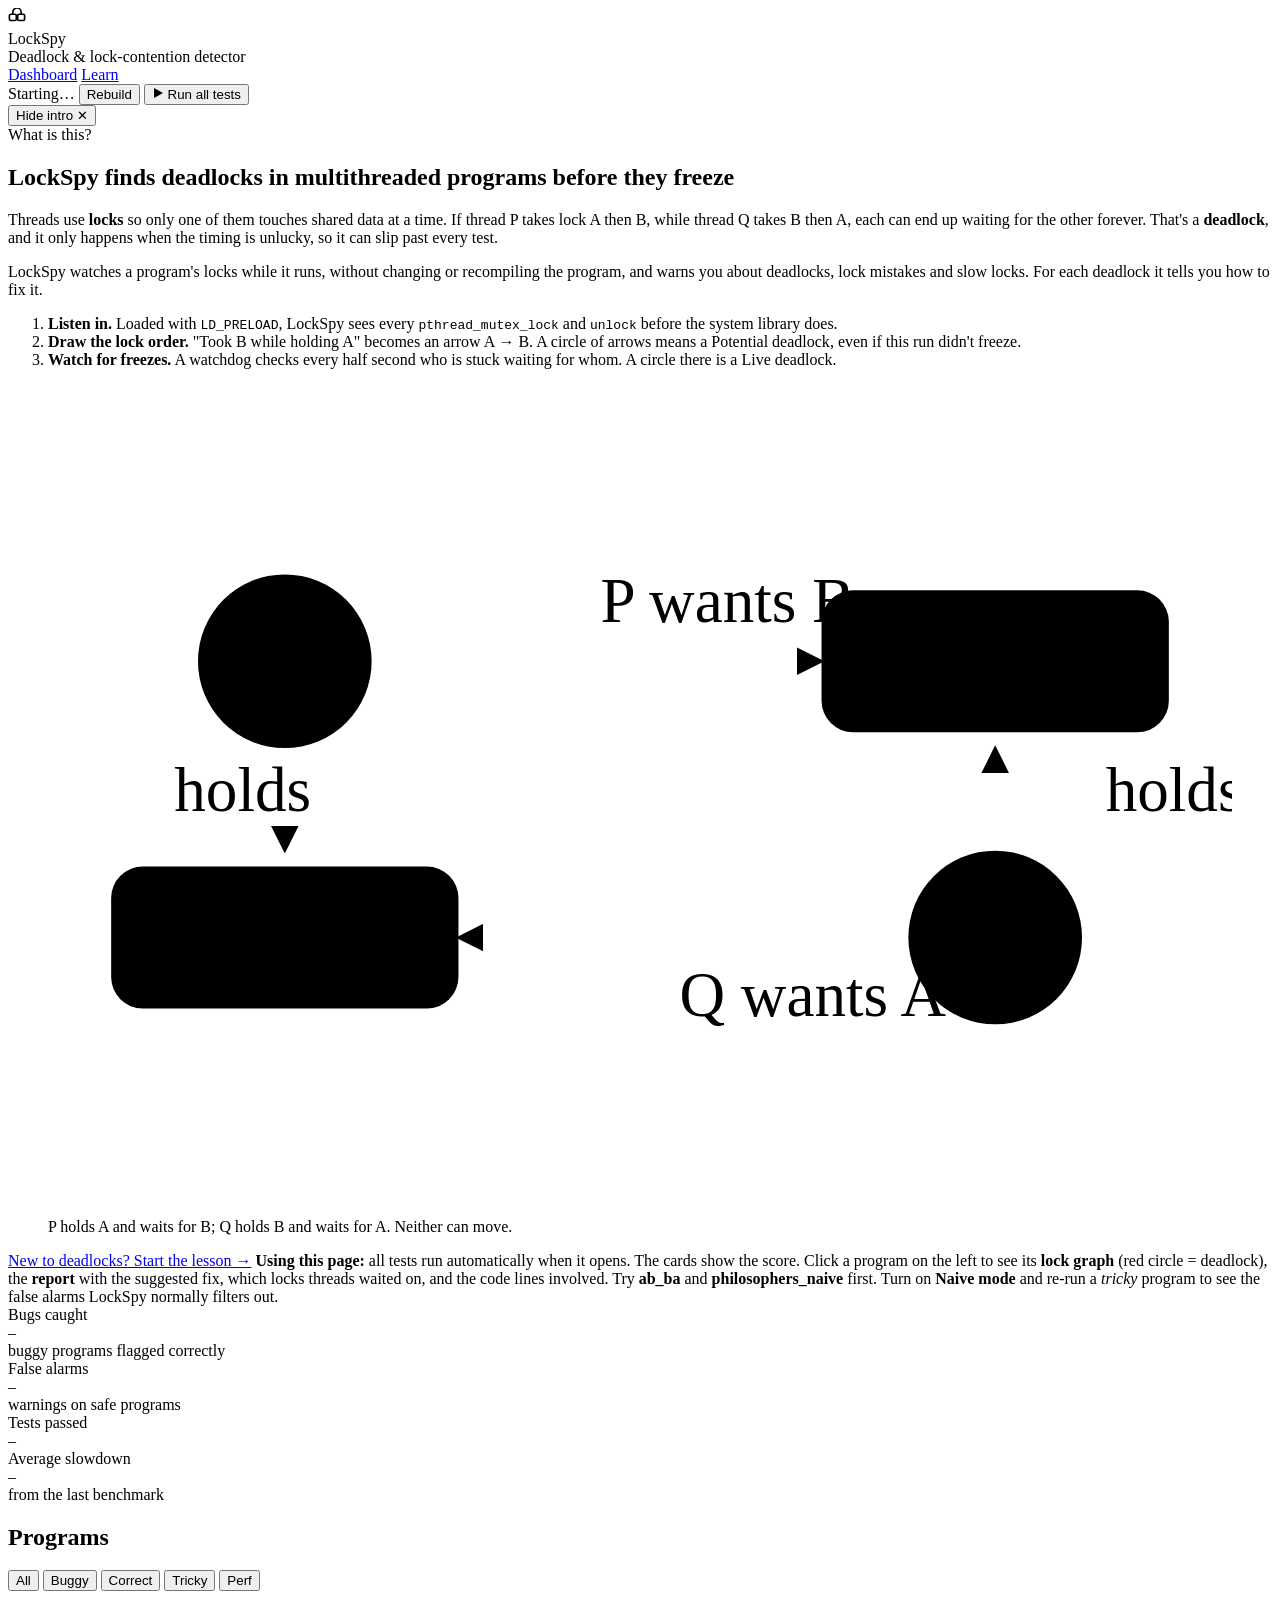
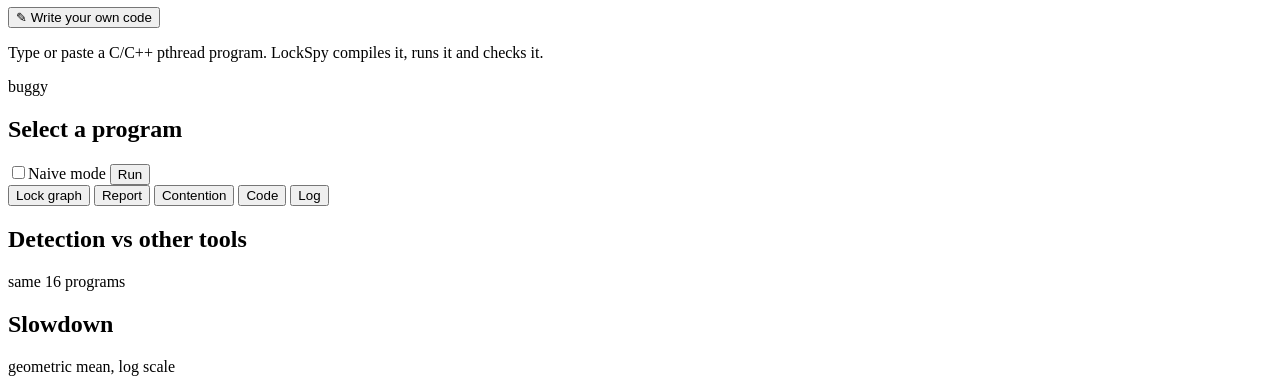
==== commit 8221e686: "Revert "Web UI: plainer, hand-made look" This reverts commit 65dce9dc79c23c51f1ff3601ffc51761f987207" ====
--- a/ui/static/index.html
+++ b/ui/static/index.html
@@ -6,65 +6,59 @@
 <title>LockSpy</title>
 <link rel="preconnect" href="https://fonts.googleapis.com">
 <link rel="preconnect" href="https://fonts.gstatic.com" crossorigin>
-<link rel="stylesheet" href="https://fonts.googleapis.com/css2?family=IBM+Plex+Mono:wght@400;500;600&family=IBM+Plex+Sans:ital,wght@0,400;0,500;0,600;1,400&display=swap">
+<link rel="stylesheet" href="https://fonts.googleapis.com/css2?family=Inter:wght@400;500;600;700&family=JetBrains+Mono:wght@400;500&display=swap">
 <link rel="stylesheet" href="/style.css">
 </head>
-<body class="ide">
-<div class="app">
-  <!-- left: project tree, like a file explorer -->
-  <aside class="side" aria-label="Project">
-    <div class="side-top">
+<body>
+<header class="top">
+  <div class="top-in">
+    <div class="logo">
       <span class="logo-mark" aria-hidden="true">
-        <svg width="16" height="16" viewBox="0 0 26 26"><rect x="2" y="9" width="10" height="9" rx="2" fill="none" stroke="currentColor" stroke-width="2.6"/><rect x="14" y="9" width="10" height="9" rx="2" fill="none" stroke="currentColor" stroke-width="2.6"/><path d="M7 9V6a6 6 0 0 1 12 0v3" fill="none" stroke="currentColor" stroke-width="2.6"/></svg>
+        <svg width="18" height="18" viewBox="0 0 26 26"><rect x="2" y="9" width="10" height="9" rx="2" fill="none" stroke="currentColor" stroke-width="2.4"/><rect x="14" y="9" width="10" height="9" rx="2" fill="none" stroke="currentColor" stroke-width="2.4"/><path d="M7 9V6a6 6 0 0 1 12 0v3" fill="none" stroke="currentColor" stroke-width="2.4"/></svg>
       </span>
-      <b class="side-name">lockspy</b>
-      <nav class="side-nav" aria-label="Pages"><a href="/" class="on" aria-current="page">tests</a><a href="/learn.html">learn</a></nav>
+      <div>
+        <div class="logo-name">LockSpy</div>
+        <div class="logo-sub">Deadlock &amp; lock-contention detector</div>
+      </div>
     </div>
-    <div class="side-actions">
-      <button class="btn primary sm" id="runall-btn" type="button">
-        <svg width="10" height="10" viewBox="0 0 12 12" aria-hidden="true"><path d="M2 1l9 5-9 5z" fill="currentColor"/></svg>
-        Run all tests</button>
-      <button class="btn ghost sm" id="build-btn" type="button">Rebuild</button>
+    <nav class="nav-tabs" aria-label="Pages">
+      <a href="/" class="on" aria-current="page">Dashboard</a>
+      <a href="/learn.html">Learn</a>
+    </nav>
+    <div class="top-actions">
+      <span class="status" id="status">Starting…</span>
+      <button class="btn ghost" id="build-btn" type="button">Rebuild</button>
+      <button class="btn primary" id="runall-btn" type="button">
+        <svg width="12" height="12" viewBox="0 0 12 12" aria-hidden="true"><path d="M2 1l9 5-9 5z" fill="currentColor"/></svg>
+        Run all tests
+      </button>
     </div>
-    <div class="tree" id="tree">
-      <div class="tree-h">project</div>
-      <button class="titem" id="nav-about" type="button"><span class="ti-ico">i</span>README</button>
-      <button class="titem" id="nav-bench" type="button"><span class="ti-ico">%</span>benchmark results</button>
-      <button class="titem" id="own-btn" type="button"><span class="ti-ico">+</span>mycode.cpp <small>write your own</small></button>
-      <ul class="plist" id="plist"></ul>
-    </div>
-  </aside>
+  </div>
+  <div class="progress" id="progress"><div id="progress-bar"></div></div>
+</header>
 
-  <main class="main">
-    <!-- README view -->
-    <section class="view about" id="view-about" hidden aria-labelledby="intro-title">
-      <div class="crumb">README</div>
-      <div class="intro-grid">
-        <div class="intro-text">
-          <h1 id="intro-title">LockSpy</h1>
-          <p class="lede">Finds deadlocks in multithreaded C/C++ programs while they run.</p>
-          <p>Two threads, two locks. Thread P takes lock A and then B; thread Q takes B and then A. Most of the
-            time they miss each other and the program is fine. Once in a while both grab their first lock at the
-            same moment, and then each waits for the other forever. Tests rarely catch this because it depends on timing.</p>
-          <p>LockSpy sits between the program and the pthread library (via <code>LD_PRELOAD</code>, so no recompiling)
-            and keeps track of which thread holds which lock. It looks for two things:</p>
-          <ol class="intro-steps">
-            <li>a <b>cycle in the lock order</b>: somewhere A was taken before B and somewhere else B before A.
-              That's a <span class="tag bad">Potential deadlock</span>, even if this run got lucky.</li>
-            <li>threads that are <b>actually stuck</b> waiting on each other. A watchdog checks every half second;
-              if it finds a cycle, that's a <span class="tag bad">Live deadlock</span>.</li>
-          </ol>
-          <p>For each one it says which lines took the locks and what order to use instead.</p>
-          <h2>Using this page</h2>
-          <p>All the tests run once when the page opens; the bar at the bottom keeps the score. Pick a program on the
-            left to see its lock graph, the report and the lines involved. <b>ab_ba</b> and <b>philosophers_naive</b>
-            are good ones to start with. Turn on <i>Naive mode</i> and re-run a <i>tricky</i> program to see the false
-            alarms LockSpy normally filters out. <b>mycode.cpp</b> lets you paste your own program.</p>
-          <p>New to deadlocks? <a href="/learn.html">The learn page</a> walks through one step by step.</p>
-          <p class="byline">Made by Prakhar Agnihotri, Shreesh Goyal, Unnati Joshi and Pragya Sumbly for the
-            Operating Systems lab (24B11CS312), JIIT.</p>
-        </div>
-    <figure class="intro-fig">
+<main class="page">
+  <section class="card intro" id="intro" aria-labelledby="intro-title">
+    <button class="intro-hide" id="intro-hide" type="button" aria-label="Hide the introduction">Hide intro ✕</button>
+    <div class="intro-grid">
+      <div class="intro-text">
+        <div class="crumb">What is this?</div>
+        <h1 id="intro-title">LockSpy finds deadlocks in multithreaded programs before they freeze</h1>
+        <p>Threads use <b>locks</b> so only one of them touches shared data at a time. If thread P takes lock A then B,
+          while thread Q takes B then A, each can end up waiting for the other forever. That's a <b>deadlock</b>,
+          and it only happens when the timing is unlucky, so it can slip past every test.</p>
+        <p>LockSpy watches a program's locks while it runs, without changing or recompiling the program, and
+          warns you about deadlocks, lock mistakes and slow locks. For each deadlock it tells you how to fix it.</p>
+        <ol class="intro-steps">
+          <li><b>Listen in.</b> Loaded with <code>LD_PRELOAD</code>, LockSpy sees every <code>pthread_mutex_lock</code>
+            and <code>unlock</code> before the system library does.</li>
+          <li><b>Draw the lock order.</b> "Took B while holding A" becomes an arrow A → B. A circle of arrows means a
+            <span class="tag bad">Potential deadlock</span>, even if this run didn't freeze.</li>
+          <li><b>Watch for freezes.</b> A watchdog checks every half second who is stuck waiting for whom. A circle
+            there is a <span class="tag bad">Live deadlock</span>.</li>
+        </ol>
+      </div>
+      <figure class="intro-fig">
         <svg viewBox="0 0 300 210" role="img" aria-label="Thread P holds lock A and waits for B; thread Q holds B and waits for A">
           <defs><marker id="ia" viewBox="0 0 10 10" refX="9" refY="5" markerWidth="7" markerHeight="7" orient="auto"><path d="M0 0L10 5L0 10z" class="ia-head"/></marker></defs>
           <path class="ia-line" d="M84 70 L196 70" marker-end="url(#ia)"/>
@@ -73,34 +67,73 @@
           <path class="ia-line wait" d="M240 118 L240 92" marker-end="url(#ia)"/>
           <g class="ia-thread"><circle cx="60" cy="70" r="22"/><text x="60" y="70">P</text></g>
           <g class="ia-thread"><circle cx="240" cy="140" r="22"/><text x="240" y="140">Q</text></g>
-          <g class="ia-lock"><rect x="196" y="52" width="88" height="36" rx="3"/><text x="240" y="70">lock B</text></g>
-          <g class="ia-lock"><rect x="16" y="122" width="88" height="36" rx="3"/><text x="60" y="140">lock A</text></g>
+          <g class="ia-lock"><rect x="196" y="52" width="88" height="36" rx="8"/><text x="240" y="70">lock B</text></g>
+          <g class="ia-lock"><rect x="16" y="122" width="88" height="36" rx="8"/><text x="60" y="140">lock A</text></g>
           <text class="ia-cap" x="140" y="60">P wants B</text>
           <text class="ia-cap" x="160" y="160">Q wants A</text>
           <text class="ia-cap small" x="32" y="108">holds</text>
           <text class="ia-cap small" x="268" y="108">holds</text>
         </svg>
-        <figcaption>Fig. 1: P holds A and wants B, Q holds B and wants A.</figcaption>
+        <figcaption>P holds A and waits for B; Q holds B and waits for A. Neither can move.</figcaption>
       </figure>
+    </div>
+    <div class="intro-how">
+      <a class="btn primary intro-tour" href="/learn.html">New to deadlocks? Start the lesson →</a>
+      <b>Using this page:</b> all tests run automatically when it opens. The cards show the score.
+      Click a program on the left to see its <b>lock graph</b> (red circle = deadlock), the <b>report</b> with the
+      suggested fix, which locks threads waited on, and the code lines involved. Try <b>ab_ba</b> and
+      <b>philosophers_naive</b> first. Turn on <b>Naive mode</b> and re-run a <i>tricky</i> program to see the false
+      alarms LockSpy normally filters out.
+    </div>
+  </section>
+  <button class="intro-show" id="intro-show" type="button" hidden>What is LockSpy?</button>
+
+  <section class="kpis" aria-label="Summary">
+    <div class="kpi" id="kpi-bugs">
+      <div class="kpi-label">Bugs caught</div>
+      <div class="kpi-value"><span class="v">–</span><span class="of"></span></div>
+      <div class="kpi-note">buggy programs flagged correctly</div>
+    </div>
+    <div class="kpi" id="kpi-fp">
+      <div class="kpi-label">False alarms</div>
+      <div class="kpi-value"><span class="v">–</span><span class="of"></span></div>
+      <div class="kpi-note">warnings on safe programs</div>
+    </div>
+    <div class="kpi" id="kpi-pass">
+      <div class="kpi-label">Tests passed</div>
+      <div class="kpi-value"><span class="v">–</span><span class="of"></span></div>
+      <div class="kpi-bar"><div></div></div>
+    </div>
+    <div class="kpi" id="kpi-slow">
+      <div class="kpi-label">Average slowdown</div>
+      <div class="kpi-value"><span class="v">–</span><span class="of"></span></div>
+      <div class="kpi-note" id="kpi-slow-note">from the last benchmark</div>
+    </div>
+  </section>
+
+  <section class="work">
+    <div class="card list-card">
+      <div class="card-head">
+        <h2>Programs</h2>
+        <div class="filters" role="tablist" aria-label="Filter programs">
+          <button class="chip on" data-f="all" type="button">All</button>
+          <button class="chip" data-f="buggy" type="button">Buggy</button>
+          <button class="chip" data-f="correct" type="button">Correct</button>
+          <button class="chip" data-f="tricky" type="button">Tricky</button>
+          <button class="chip" data-f="perf" type="button">Perf</button>
+        </div>
       </div>
-    </section>
+      <ul class="plist" id="plist"></ul>
+      <div class="own">
+        <button class="btn ghost own-btn" id="own-btn" type="button">✎ Write your own code</button>
+        <p class="own-note">Type or paste a C/C++ pthread program. LockSpy compiles it, runs it and checks it.</p>
+      </div>
+    </div>
 
-    <!-- benchmark view -->
-    <section class="view bench-view" id="view-bench" hidden>
-      <div class="crumb">results/RESULTS.md</div>
-      <h1>Benchmark results</h1>
-      <p class="muted">From the last <code>make bench</code>. Same 16 programs for every tool.</p>
-      <h2>Detection</h2>
-      <div id="chart-detect" class="chart"></div>
-      <h2>Slowdown <span class="muted">(geometric mean, log scale)</span></h2>
-      <div id="chart-slow" class="chart"></div>
-    </section>
-
-    <!-- program view -->
-    <section class="view" id="view-prog">
-      <div class="toolbar">
+    <div class="card detail-card" id="detail">
+      <div class="detail-head">
         <div class="detail-title">
-          <div class="crumb" id="d-group">tests/buggy</div>
+          <div class="crumb" id="d-group">buggy</div>
           <h2 id="d-name">Select a program</h2>
           <p class="d-desc" id="d-desc"></p>
         </div>
@@ -122,19 +155,20 @@
       <div class="pane" id="pane-contention" hidden></div>
       <div class="pane" id="pane-code" hidden></div>
       <div class="pane" id="pane-log" hidden></div>
-    </section>
-  </main>
+    </div>
+  </section>
 
-  <!-- bottom: status bar with the score -->
-  <footer class="statusbar">
-    <span class="sb-status"><span class="progress" id="progress"><span id="progress-bar"></span></span><span id="status">Starting…</span></span>
-    <span class="kpi" id="kpi-pass">tests <span class="v">–</span><span class="of"></span></span>
-    <span class="kpi" id="kpi-bugs">bugs caught <span class="v">–</span><span class="of"></span></span>
-    <span class="kpi" id="kpi-fp">false alarms <span class="v">–</span><span class="of"></span></span>
-    <span class="kpi" id="kpi-slow" title="">slowdown <span class="v">–</span><span class="of"></span><span id="kpi-slow-note" hidden></span></span>
-    <span class="sb-team">OS Lab 24B11CS312 · JIIT</span>
-  </footer>
-</div>
+  <section class="bench">
+    <div class="card">
+      <div class="card-head"><h2>Detection vs other tools</h2><span class="muted">same 16 programs</span></div>
+      <div id="chart-detect" class="chart"></div>
+    </div>
+    <div class="card">
+      <div class="card-head"><h2>Slowdown</h2><span class="muted">geometric mean, log scale</span></div>
+      <div id="chart-slow" class="chart"></div>
+    </div>
+  </section>
+</main>
 <script src="/app.js"></script>
 </body>
 </html>
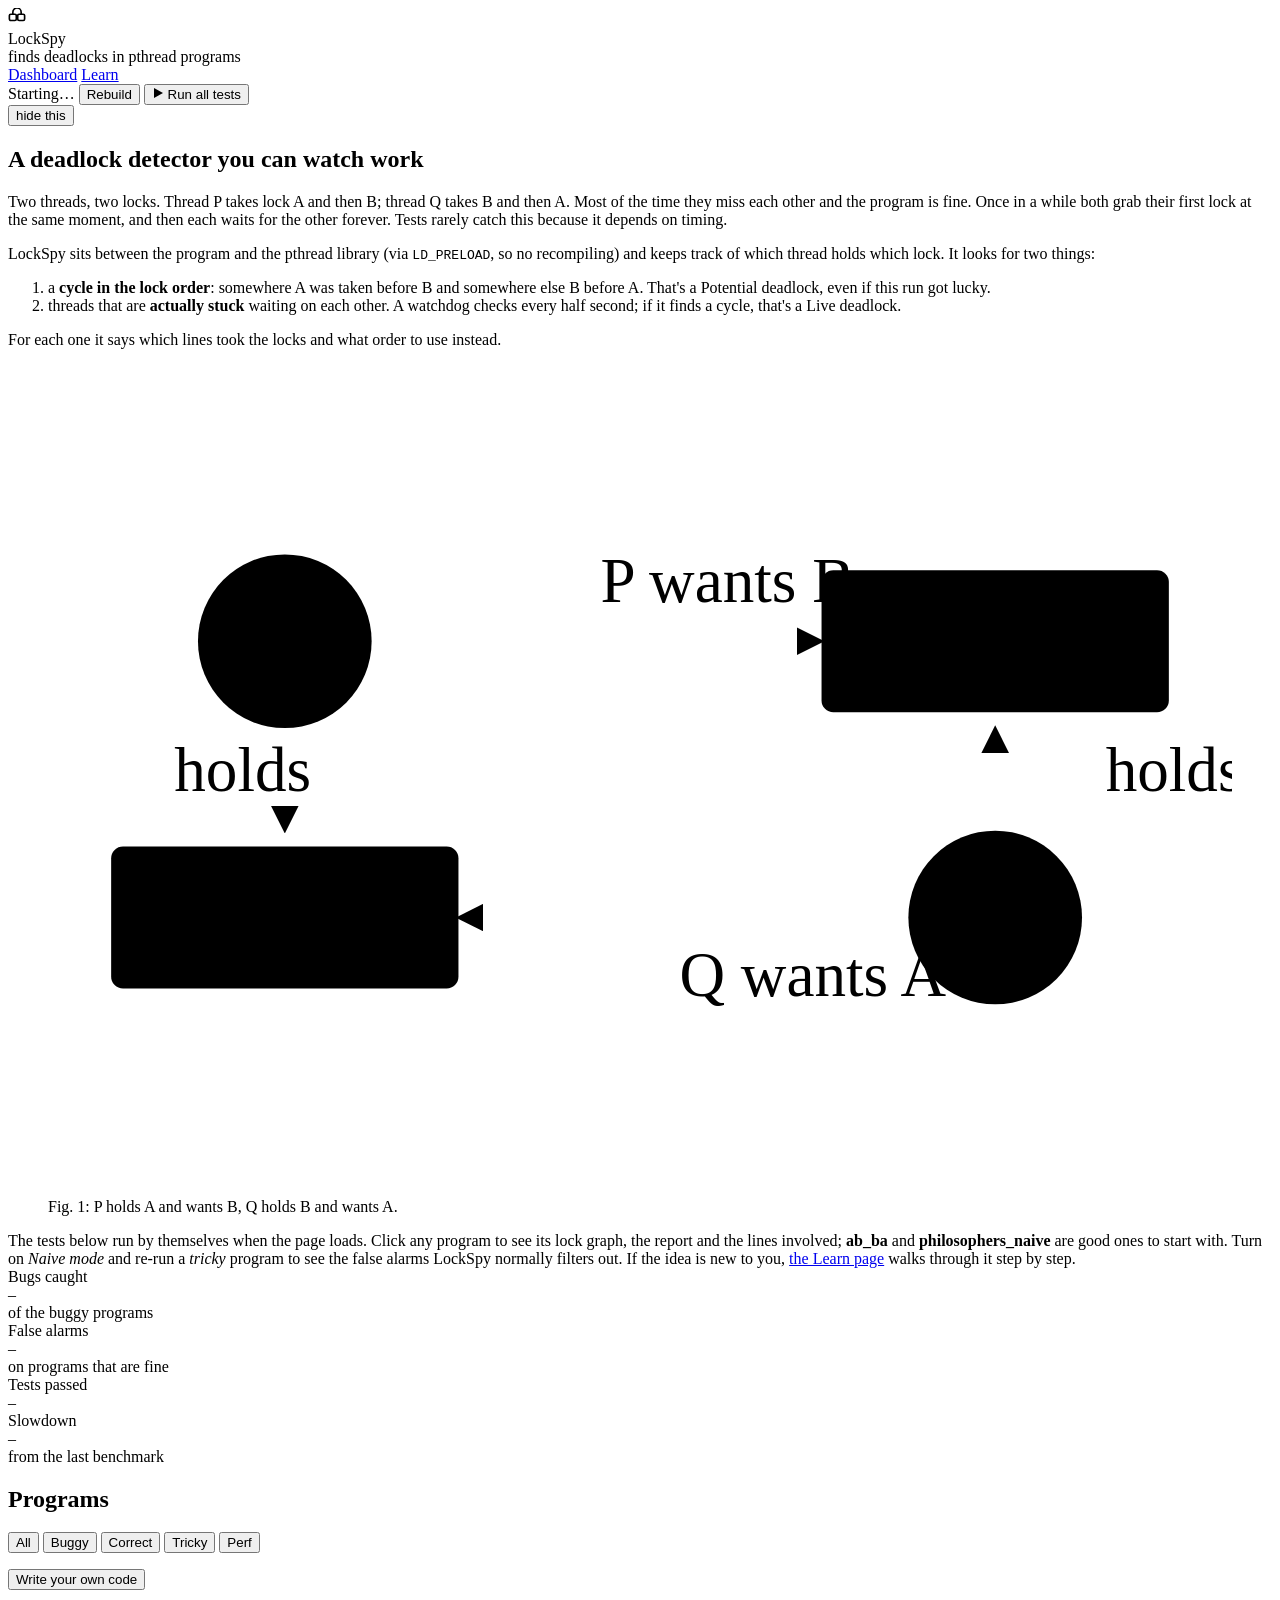
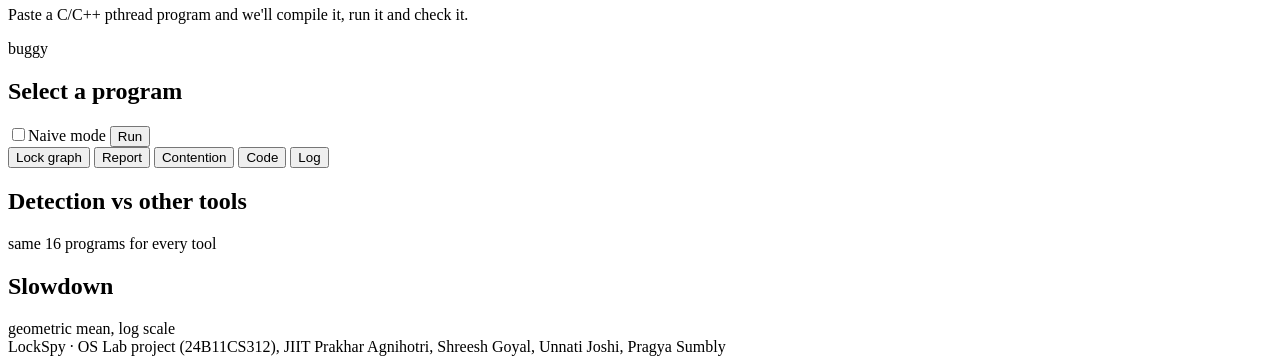
==== commit 39380c61: "Revert "Web UI: desktop-tool layout, original colours back" This reverts commit dc56f45cd5f11c7e2da2" ====
--- a/ui/static/index.html
+++ b/ui/static/index.html
@@ -6,7 +6,7 @@
 <title>LockSpy</title>
 <link rel="preconnect" href="https://fonts.googleapis.com">
 <link rel="preconnect" href="https://fonts.gstatic.com" crossorigin>
-<link rel="stylesheet" href="https://fonts.googleapis.com/css2?family=Inter:wght@400;500;600;700&family=JetBrains+Mono:wght@400;500&display=swap">
+<link rel="stylesheet" href="https://fonts.googleapis.com/css2?family=IBM+Plex+Mono:wght@400;500;600&family=IBM+Plex+Sans:ital,wght@0,400;0,500;0,600;1,400&family=Source+Serif+4:ital,opsz,wght@0,8..60,600;1,8..60,400&display=swap">
 <link rel="stylesheet" href="/style.css">
 </head>
 <body>
@@ -18,7 +18,7 @@
       </span>
       <div>
         <div class="logo-name">LockSpy</div>
-        <div class="logo-sub">Deadlock &amp; lock-contention detector</div>
+        <div class="logo-sub">finds deadlocks in pthread programs</div>
       </div>
     </div>
     <nav class="nav-tabs" aria-label="Pages">
@@ -39,24 +39,22 @@
 
 <main class="page">
   <section class="card intro" id="intro" aria-labelledby="intro-title">
-    <button class="intro-hide" id="intro-hide" type="button" aria-label="Hide the introduction">Hide intro ✕</button>
+    <button class="intro-hide" id="intro-hide" type="button">hide this</button>
     <div class="intro-grid">
       <div class="intro-text">
-        <div class="crumb">What is this?</div>
-        <h1 id="intro-title">LockSpy finds deadlocks in multithreaded programs before they freeze</h1>
-        <p>Threads use <b>locks</b> so only one of them touches shared data at a time. If thread P takes lock A then B,
-          while thread Q takes B then A, each can end up waiting for the other forever. That's a <b>deadlock</b>,
-          and it only happens when the timing is unlucky, so it can slip past every test.</p>
-        <p>LockSpy watches a program's locks while it runs, without changing or recompiling the program, and
-          warns you about deadlocks, lock mistakes and slow locks. For each deadlock it tells you how to fix it.</p>
+        <h1 id="intro-title">A deadlock detector you can watch work</h1>
+        <p>Two threads, two locks. Thread P takes lock A and then B; thread Q takes B and then A. Most of the
+          time they miss each other and the program is fine. Once in a while both grab their first lock at the
+          same moment, and then each waits for the other forever. Tests rarely catch this because it depends on timing.</p>
+        <p>LockSpy sits between the program and the pthread library (via <code>LD_PRELOAD</code>, so no recompiling)
+          and keeps track of which thread holds which lock. It looks for two things:</p>
         <ol class="intro-steps">
-          <li><b>Listen in.</b> Loaded with <code>LD_PRELOAD</code>, LockSpy sees every <code>pthread_mutex_lock</code>
-            and <code>unlock</code> before the system library does.</li>
-          <li><b>Draw the lock order.</b> "Took B while holding A" becomes an arrow A → B. A circle of arrows means a
-            <span class="tag bad">Potential deadlock</span>, even if this run didn't freeze.</li>
-          <li><b>Watch for freezes.</b> A watchdog checks every half second who is stuck waiting for whom. A circle
-            there is a <span class="tag bad">Live deadlock</span>.</li>
+          <li>a <b>cycle in the lock order</b>: somewhere A was taken before B and somewhere else B before A.
+            That's a <span class="tag bad">Potential deadlock</span>, even if this run got lucky.</li>
+          <li>threads that are <b>actually stuck</b> waiting on each other. A watchdog checks every half second;
+            if it finds a cycle, that's a <span class="tag bad">Live deadlock</span>.</li>
         </ol>
+        <p>For each one it says which lines took the locks and what order to use instead.</p>
       </div>
       <figure class="intro-fig">
         <svg viewBox="0 0 300 210" role="img" aria-label="Thread P holds lock A and waits for B; thread Q holds B and waits for A">
@@ -67,37 +65,35 @@
           <path class="ia-line wait" d="M240 118 L240 92" marker-end="url(#ia)"/>
           <g class="ia-thread"><circle cx="60" cy="70" r="22"/><text x="60" y="70">P</text></g>
           <g class="ia-thread"><circle cx="240" cy="140" r="22"/><text x="240" y="140">Q</text></g>
-          <g class="ia-lock"><rect x="196" y="52" width="88" height="36" rx="8"/><text x="240" y="70">lock B</text></g>
-          <g class="ia-lock"><rect x="16" y="122" width="88" height="36" rx="8"/><text x="60" y="140">lock A</text></g>
+          <g class="ia-lock"><rect x="196" y="52" width="88" height="36" rx="3"/><text x="240" y="70">lock B</text></g>
+          <g class="ia-lock"><rect x="16" y="122" width="88" height="36" rx="3"/><text x="60" y="140">lock A</text></g>
           <text class="ia-cap" x="140" y="60">P wants B</text>
           <text class="ia-cap" x="160" y="160">Q wants A</text>
           <text class="ia-cap small" x="32" y="108">holds</text>
           <text class="ia-cap small" x="268" y="108">holds</text>
         </svg>
-        <figcaption>P holds A and waits for B; Q holds B and waits for A. Neither can move.</figcaption>
+        <figcaption>Fig. 1: P holds A and wants B, Q holds B and wants A.</figcaption>
       </figure>
     </div>
     <div class="intro-how">
-      <a class="btn primary intro-tour" href="/learn.html">New to deadlocks? Start the lesson →</a>
-      <b>Using this page:</b> all tests run automatically when it opens. The cards show the score.
-      Click a program on the left to see its <b>lock graph</b> (red circle = deadlock), the <b>report</b> with the
-      suggested fix, which locks threads waited on, and the code lines involved. Try <b>ab_ba</b> and
-      <b>philosophers_naive</b> first. Turn on <b>Naive mode</b> and re-run a <i>tricky</i> program to see the false
-      alarms LockSpy normally filters out.
+      The tests below run by themselves when the page loads. Click any program to see its lock graph, the report
+      and the lines involved; <b>ab_ba</b> and <b>philosophers_naive</b> are good ones to start with.
+      Turn on <i>Naive mode</i> and re-run a <i>tricky</i> program to see the false alarms LockSpy normally filters out.
+      If the idea is new to you, <a href="/learn.html">the Learn page</a> walks through it step by step.
     </div>
   </section>
-  <button class="intro-show" id="intro-show" type="button" hidden>What is LockSpy?</button>
+  <button class="intro-show" id="intro-show" type="button" hidden>show the introduction</button>
 
   <section class="kpis" aria-label="Summary">
     <div class="kpi" id="kpi-bugs">
       <div class="kpi-label">Bugs caught</div>
       <div class="kpi-value"><span class="v">–</span><span class="of"></span></div>
-      <div class="kpi-note">buggy programs flagged correctly</div>
+      <div class="kpi-note">of the buggy programs</div>
     </div>
     <div class="kpi" id="kpi-fp">
       <div class="kpi-label">False alarms</div>
       <div class="kpi-value"><span class="v">–</span><span class="of"></span></div>
-      <div class="kpi-note">warnings on safe programs</div>
+      <div class="kpi-note">on programs that are fine</div>
     </div>
     <div class="kpi" id="kpi-pass">
       <div class="kpi-label">Tests passed</div>
@@ -105,7 +101,7 @@
       <div class="kpi-bar"><div></div></div>
     </div>
     <div class="kpi" id="kpi-slow">
-      <div class="kpi-label">Average slowdown</div>
+      <div class="kpi-label">Slowdown</div>
       <div class="kpi-value"><span class="v">–</span><span class="of"></span></div>
       <div class="kpi-note" id="kpi-slow-note">from the last benchmark</div>
     </div>
@@ -125,8 +121,8 @@
       </div>
       <ul class="plist" id="plist"></ul>
       <div class="own">
-        <button class="btn ghost own-btn" id="own-btn" type="button">✎ Write your own code</button>
-        <p class="own-note">Type or paste a C/C++ pthread program. LockSpy compiles it, runs it and checks it.</p>
+        <button class="btn ghost own-btn" id="own-btn" type="button">Write your own code</button>
+        <p class="own-note">Paste a C/C++ pthread program and we'll compile it, run it and check it.</p>
       </div>
     </div>
 
@@ -160,7 +156,7 @@
 
   <section class="bench">
     <div class="card">
-      <div class="card-head"><h2>Detection vs other tools</h2><span class="muted">same 16 programs</span></div>
+      <div class="card-head"><h2>Detection vs other tools</h2><span class="muted">same 16 programs for every tool</span></div>
       <div id="chart-detect" class="chart"></div>
     </div>
     <div class="card">
@@ -169,6 +165,10 @@
     </div>
   </section>
 </main>
+<footer class="foot">
+  <span>LockSpy · OS Lab project (24B11CS312), JIIT</span>
+  <span>Prakhar Agnihotri, Shreesh Goyal, Unnati Joshi, Pragya Sumbly</span>
+</footer>
 <script src="/app.js"></script>
 </body>
 </html>
